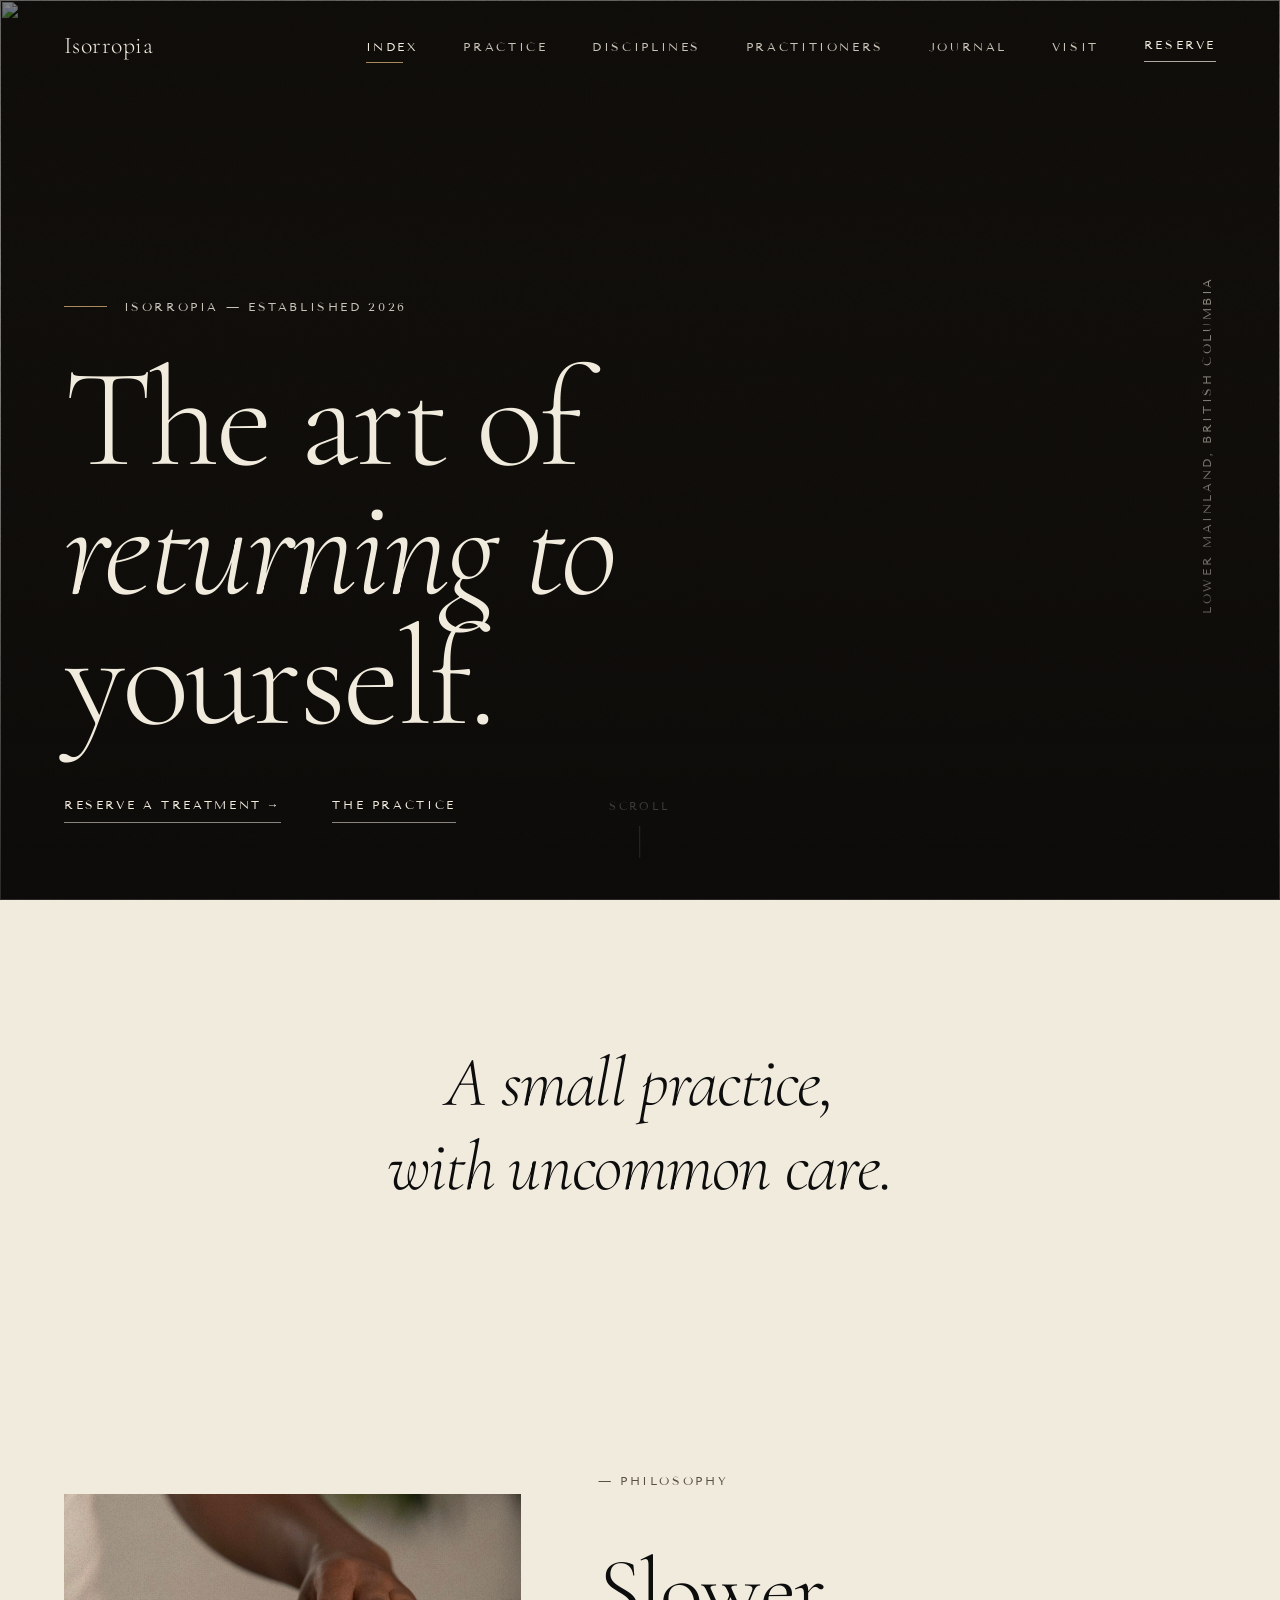
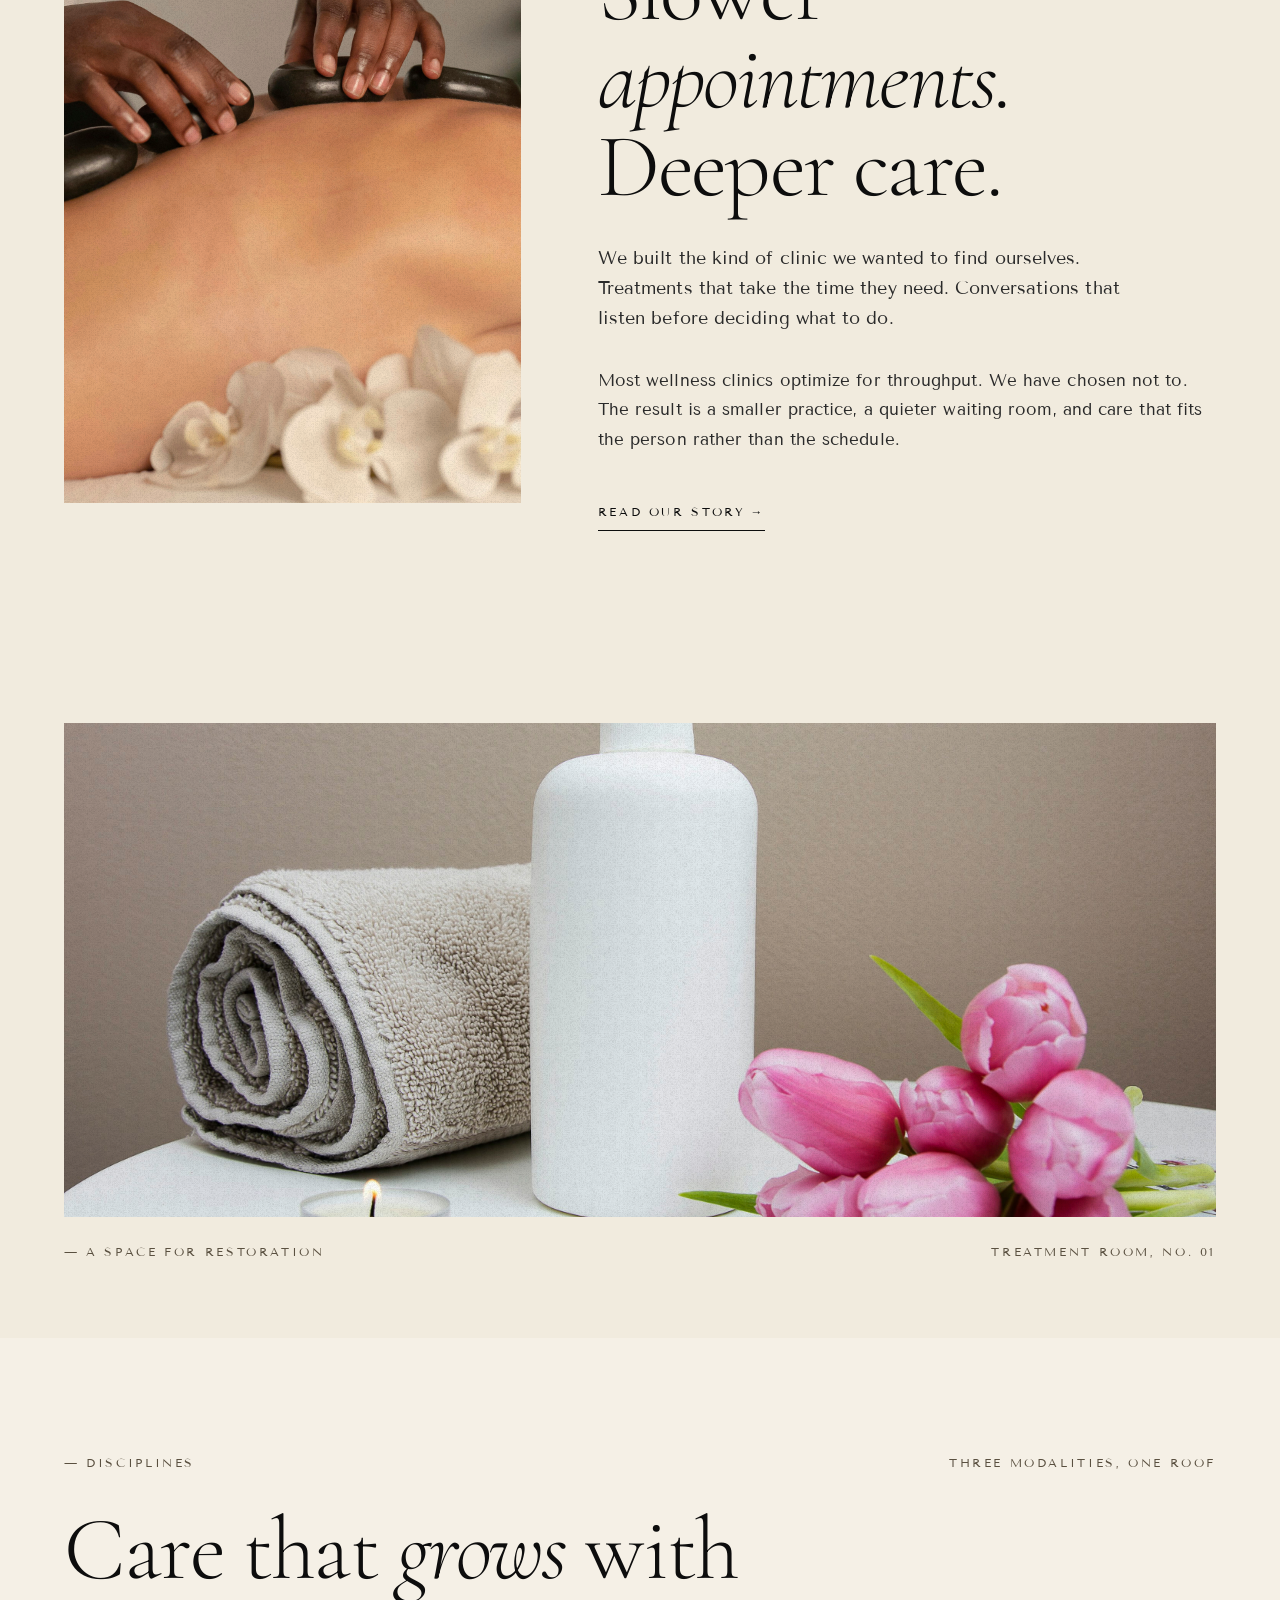
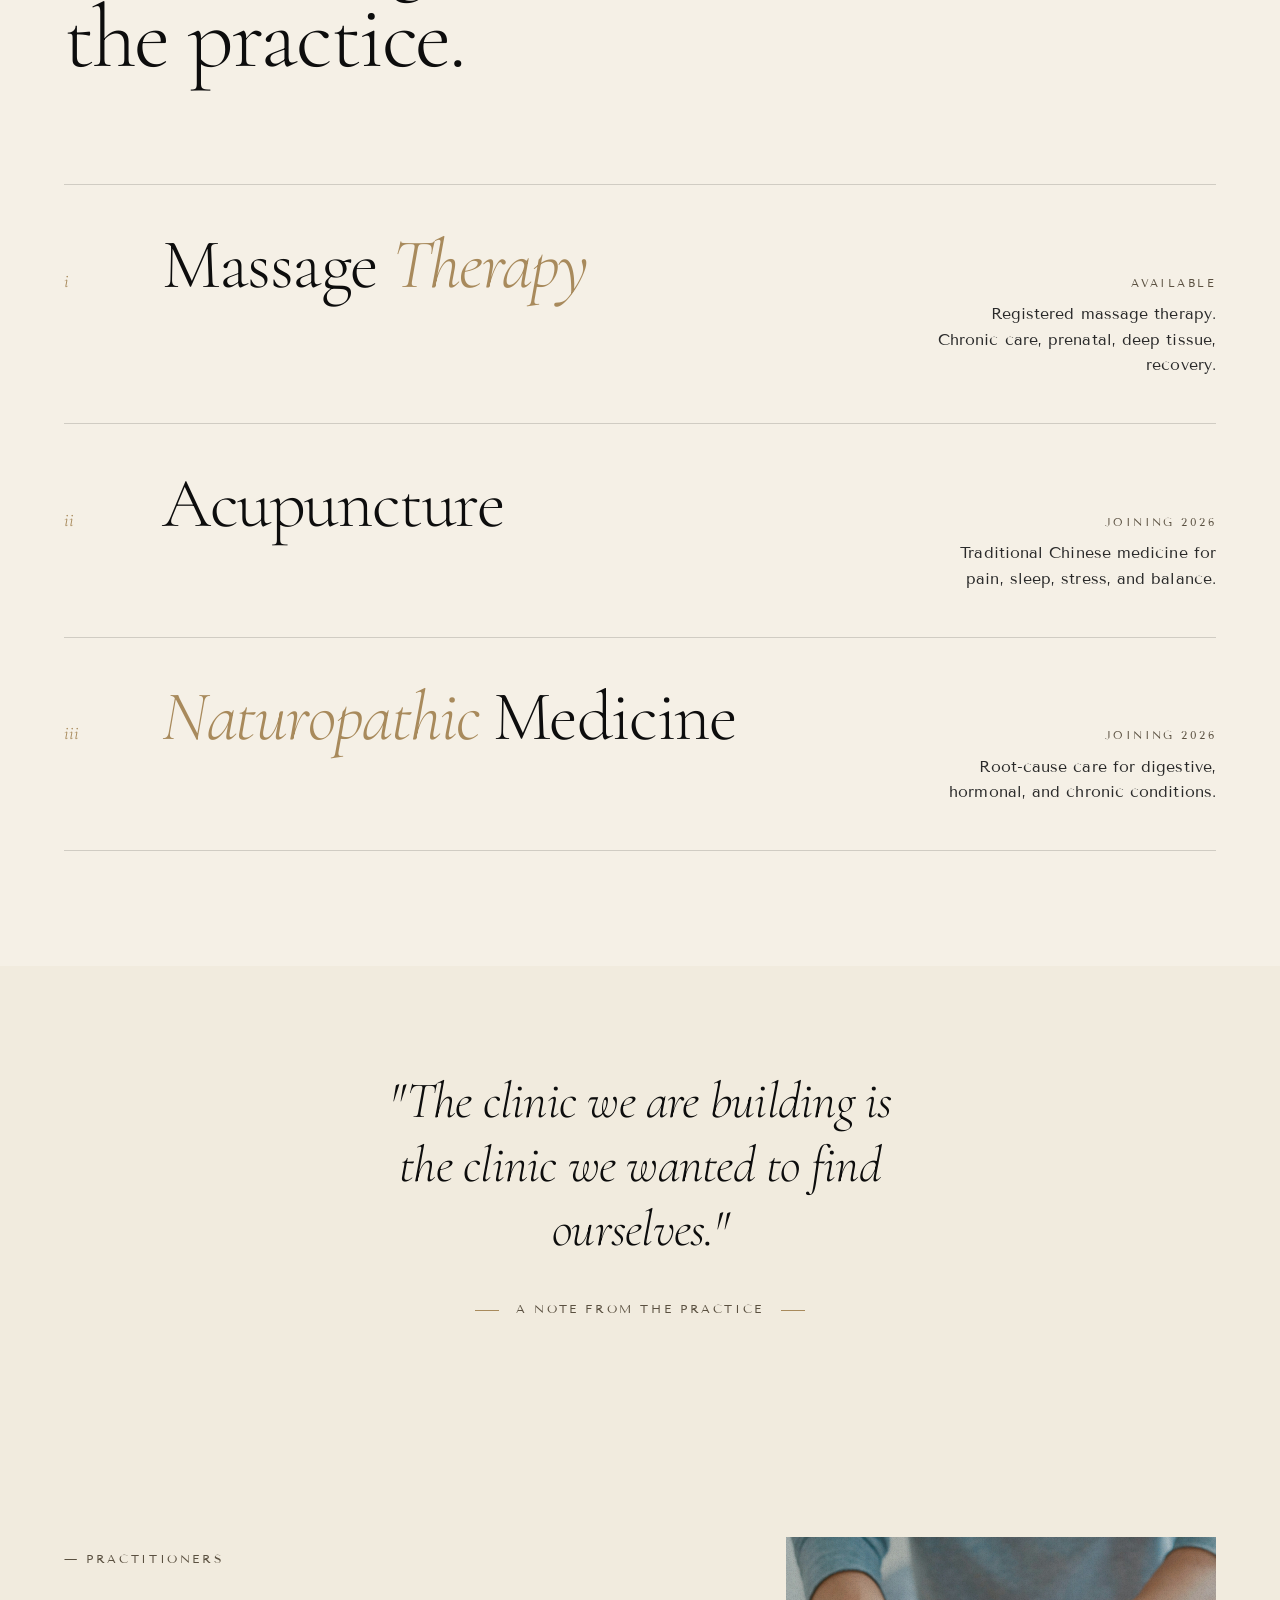
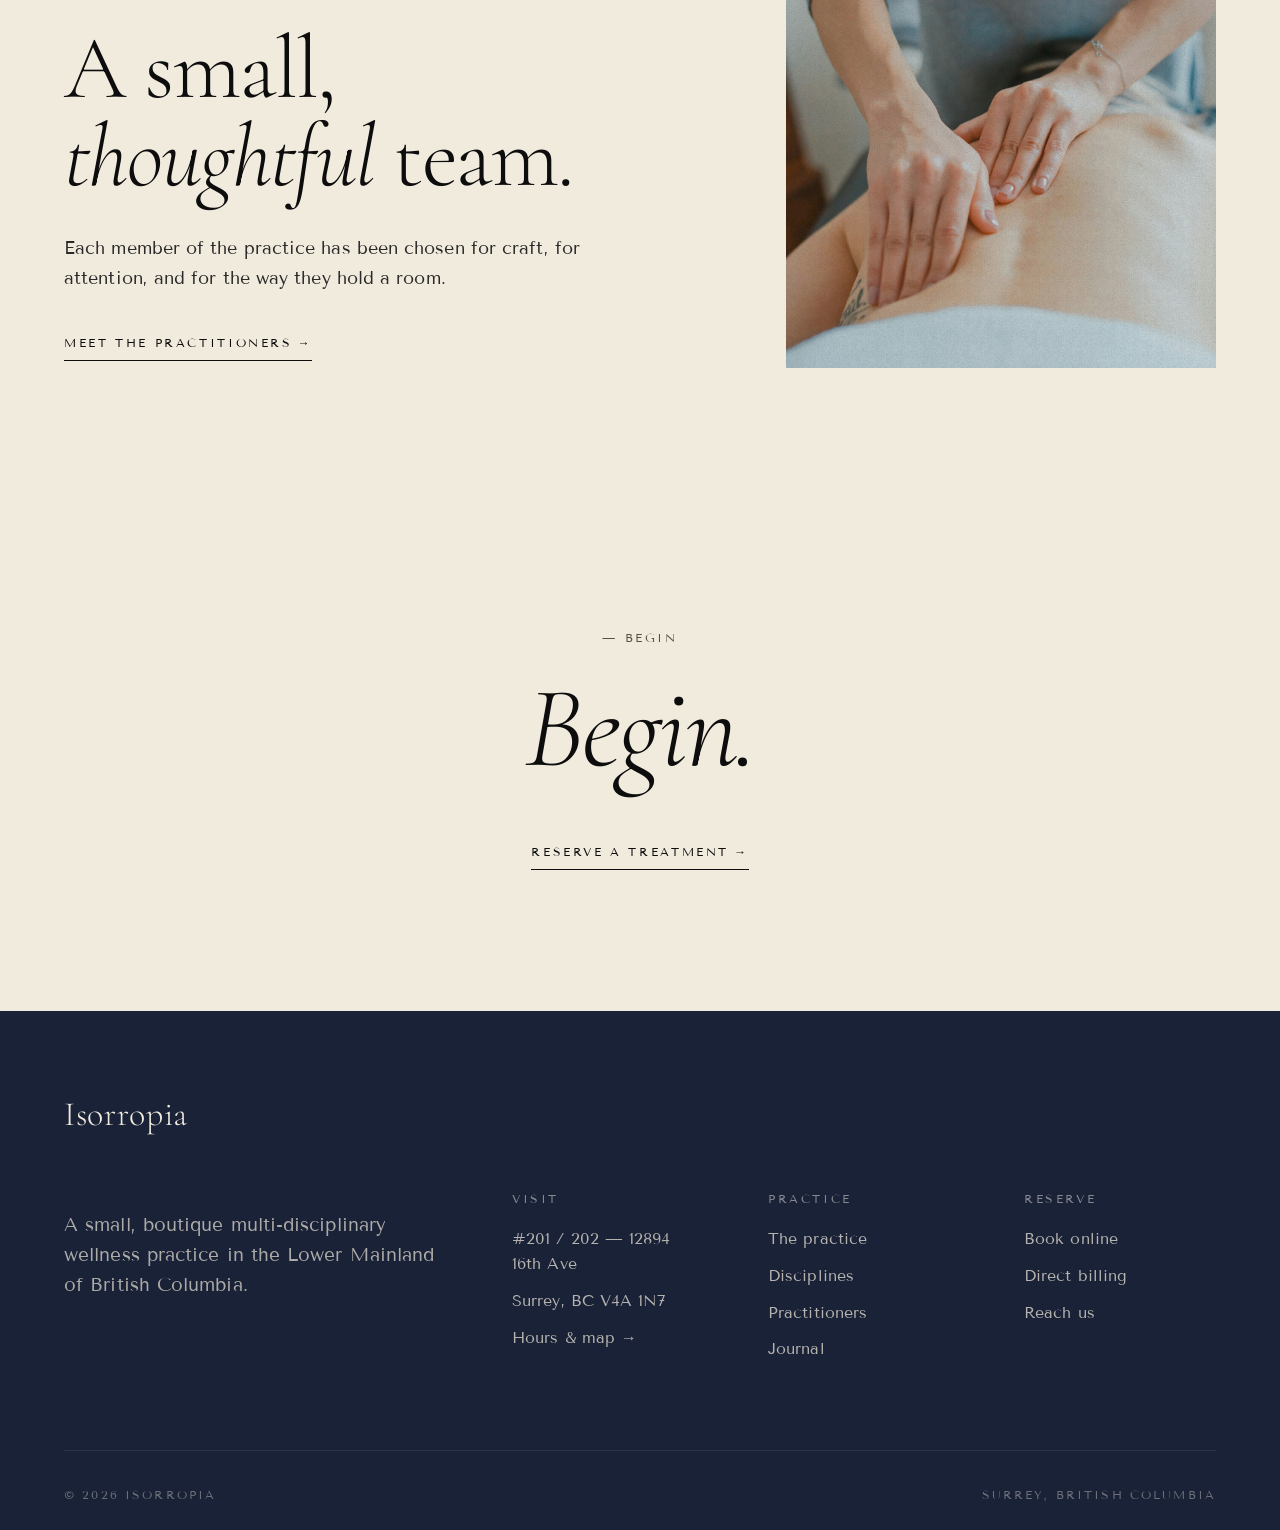
==== index.html @ 6302465b "Add files via upload" ====
<!DOCTYPE html>
<html lang="en">
<head>
  <meta charset="UTF-8">
  <meta name="viewport" content="width=device-width, initial-scale=1.0">
  <title>Isorropia — A Multi-Disciplinary Practice</title>
  <meta name="description" content="A boutique multi-disciplinary wellness practice. Registered massage therapy, with acupuncture and naturopathy joining the practice.">
  <link rel="preconnect" href="https://fonts.googleapis.com">
  <link rel="preconnect" href="https://fonts.gstatic.com" crossorigin>
  <link href="https://fonts.googleapis.com/css2?family=Cormorant+Garamond:ital,wght@0,300;0,400;0,500;1,300;1,400&family=Tenor+Sans&display=swap" rel="stylesheet">
  <link rel="stylesheet" href="styles.css">
</head>
<body>

  <header class="site-header">
    <div class="wrap">
      <a href="index.html" class="brand">Isorropia</a>
      <button class="menu-toggle" aria-label="Toggle menu" aria-expanded="false">
        <span></span><span></span>
      </button>
      <nav class="nav" aria-label="Main">
        <a href="index.html" class="active">Index</a>
        <a href="about.html">Practice</a>
        <a href="services.html">Disciplines</a>
        <a href="team.html">Practitioners</a>
        <a href="video.html">Journal</a>
        <a href="contact.html">Visit</a>
        <a href="booking.html" class="nav-cta">Reserve</a>
      </nav>
    </div>
  </header>

  <main>

    <!-- ====================== HERO ====================== -->
    <section class="hero hero--image">
      <div class="hero-bg"></div>
      <img class="hero-photo" src="https://images.unsplash.com/photo-1591343395082-e120087004b4?w=2000&q=80&auto=format&fit=crop" alt="" decoding="async">
      <div class="hero-scrim"></div>

      <div class="wrap hero-content">
        <div class="hero-eyebrow rv">
          <span class="label">Isorropia — Established 2026</span>
        </div>
        <h1 class="rv" data-delay="1">
          The art of<br>
          <em>returning to</em><br>
          yourself.
        </h1>
        <div class="hero-actions rv" data-delay="3">
          <a href="booking.html" class="link link-arrow">Reserve a treatment</a>
          <a href="about.html" class="link">The practice</a>
        </div>
      </div>

      <div class="hero-meta">
        <div class="meta-line">Lower Mainland, British Columbia</div>
      </div>

      <div class="scroll-indicator">Scroll</div>
    </section>

    <!-- ====================== PAUSE 01 ====================== -->
    <section class="pause">
      <p class="pause-line rv">
        A small practice,<br>
        with <em>uncommon</em> care.
      </p>
    </section>

    <!-- ====================== PHILOSOPHY ====================== -->
    <section class="section">
      <div class="wrap">
        <div class="split split--narrow">
          <div class="rv-img">
            <div class="atmos atmos--tall atmos-2 atmos-wrap">
            <img src="images/home-philosophy.jpg" alt="Warm hot-stone treatment laid along the back" loading="lazy" decoding="async" class="atmos-img">
          </div>
          </div>
          <div class="split-text">
            <span class="eyebrow rv">— Philosophy</span>
            <h2 class="rv" data-delay="1">
              Slower<br>
              <em>appointments.</em><br>
              Deeper care.
            </h2>
            <p class="lead rv" data-delay="2">
              We built the kind of clinic we wanted to find ourselves.
              Treatments that take the time they need. Conversations that
              listen before deciding what to do.
            </p>
            <p class="rv" data-delay="3">
              Most wellness clinics optimize for throughput. We have chosen
              not to. The result is a smaller practice, a quieter waiting
              room, and care that fits the person rather than the schedule.
            </p>
            <div class="rv" data-delay="4" style="margin-top: 2.5rem;">
              <a href="about.html" class="link link-arrow">Read our story</a>
            </div>
          </div>
        </div>
      </div>
    </section>

    <!-- ====================== SIGNATURE BAND ====================== -->
    <section class="section-sm">
      <div class="wrap">
        <div class="rv-img">
          <div class="atmos atmos--full atmos-3 atmos-wrap">
            <img src="images/home-signature-band.jpg" alt="Rolled towel, lotion and fresh tulips in a calm treatment room" loading="lazy" decoding="async" class="atmos-img">
          </div>
        </div>
        <div class="rv" data-delay="2" style="margin-top: 1.5rem; display: flex; justify-content: space-between; align-items: baseline; gap: 2rem; flex-wrap: wrap;">
          <span class="label text-mid">— A space for restoration</span>
          <span class="label text-mid">Treatment room, no. 01</span>
        </div>
      </div>
    </section>

    <!-- ====================== DISCIPLINES (editorial type list) ====================== -->
    <section class="section bg-paper">
      <div class="wrap">
        <div style="margin-bottom: clamp(4rem, 8vw, 6rem); display: grid; grid-template-columns: 1fr; gap: 2rem;">
          <div style="display: flex; justify-content: space-between; align-items: baseline; gap: 2rem; flex-wrap: wrap;">
            <span class="eyebrow rv">— Disciplines</span>
            <span class="label text-mid rv" data-delay="1">Three modalities, one roof</span>
          </div>
          <h2 class="rv" data-delay="1" style="max-width: 18ch;">
            Care that <em>grows</em> with the practice.
          </h2>
        </div>

        <div class="disciplines">
          <a href="services.html#rmt" class="discipline rv">
            <span class="discipline-num">i</span>
            <span class="discipline-name">Massage <em>Therapy</em></span>
            <div class="discipline-meta">
              <span class="discipline-status">Available</span>
              <span class="discipline-desc">Registered massage therapy. Chronic care, prenatal, deep tissue, recovery.</span>
            </div>
          </a>
          <a href="services.html#acupuncture" class="discipline rv" data-delay="1">
            <span class="discipline-num">ii</span>
            <span class="discipline-name">Acupuncture</span>
            <div class="discipline-meta">
              <span class="discipline-status">Joining 2026</span>
              <span class="discipline-desc">Traditional Chinese medicine for pain, sleep, stress, and balance.</span>
            </div>
          </a>
          <a href="services.html#naturopathy" class="discipline rv" data-delay="2">
            <span class="discipline-num">iii</span>
            <span class="discipline-name"><em>Naturopathic</em> Medicine</span>
            <div class="discipline-meta">
              <span class="discipline-status">Joining 2026</span>
              <span class="discipline-desc">Root-cause care for digestive, hormonal, and chronic conditions.</span>
            </div>
          </a>
        </div>
      </div>
    </section>

    <!-- ====================== PULL QUOTE ====================== -->
    <section class="pullquote">
      <div class="wrap-text">
        <p class="pullquote-text rv">
          "The clinic we are building is the clinic we wanted to find ourselves."
        </p>
        <p class="pullquote-attribution rv" data-delay="1">
          <span class="divider-mark"></span> A note from the practice <span class="divider-mark"></span>
        </p>
      </div>
    </section>

    <!-- ====================== SECONDARY EDITORIAL SPREAD ====================== -->
    <section class="section">
      <div class="wrap">
        <div class="split split--wide split--reverse">
          <div class="rv-img">
            <div class="atmos atmos--square atmos-4 atmos-wrap">
            <img src="images/home-team-teaser.jpg" alt="Therapist's hands during a focused back treatment" loading="lazy" decoding="async" class="atmos-img">
          </div>
          </div>
          <div class="split-text">
            <span class="eyebrow rv">— Practitioners</span>
            <h2 class="rv" data-delay="1">
              A small,<br>
              <em>thoughtful</em> team.
            </h2>
            <p class="lead rv" data-delay="2">
              Each member of the practice has been chosen for craft, for
              attention, and for the way they hold a room.
            </p>
            <div class="rv" data-delay="3" style="margin-top: 2rem;">
              <a href="team.html" class="link link-arrow">Meet the practitioners</a>
            </div>
          </div>
        </div>
      </div>
    </section>

    <!-- ====================== CLOSING ====================== -->
    <section class="closing">
      <div class="wrap-text">
        <span class="eyebrow rv">— Begin</span>
        <h2 class="rv" data-delay="1">
          <em>Begin.</em>
        </h2>
        <div class="rv" data-delay="2" style="margin-top: 2rem;">
          <a href="booking.html" class="link link-arrow">Reserve a treatment</a>
        </div>
      </div>
    </section>

  </main>

  <footer class="site-footer">
    <div class="wrap">
      <a href="index.html" class="brand">Isorropia</a>

      <div class="footer-grid">
        <div class="footer-block">
          <p class="footer-intro">
            A small, boutique multi-disciplinary wellness practice in the
            Lower Mainland of British Columbia.
          </p>
        </div>
        <div class="footer-block">
          <h4>Visit</h4>
          <ul>
            <li>#201 / 202 — 12894 16th Ave</li>
            <li>Surrey, BC V4A 1N7</li>
            <li><a href="contact.html">Hours &amp; map →</a></li>
          </ul>
        </div>
        <div class="footer-block">
          <h4>Practice</h4>
          <ul>
            <li><a href="about.html">The practice</a></li>
            <li><a href="services.html">Disciplines</a></li>
            <li><a href="team.html">Practitioners</a></li>
            <li><a href="video.html">Journal</a></li>
          </ul>
        </div>
        <div class="footer-block">
          <h4>Reserve</h4>
          <ul>
            <li><a href="booking.html">Book online</a></li>
            <li>Direct billing</li>
            <li><a href="contact.html">Reach us</a></li>
          </ul>
        </div>
      </div>

      <div class="footer-base">
        <span>© <span id="year"></span> Isorropia</span>
        <span>Surrey, British Columbia</span>
      </div>
    </div>
  </footer>

  <script src="script.js"></script>
</body>
</html>
---- styles.css ----
/* =================================================================
   ISORROPIA — Editorial luxury wellness
   v2 — Reset & full rebuild
   ================================================================= */

/* ---------- Tokens ---------- */
:root {
  /* Editorial neutrals — no green, just bone + ivory + olive-ink + a tan whisper */
  --bone:        #f1ebde;
  --ivory:       #d8cdb8;
  --ash:         #c8baa6;
  --paper:       #f5f0e6;
  --olive-ink:   #0d0d0d;
  --olive-soft:  #2a2a2a;
  --olive-mid:   #5a5040;
  --smoke:       #7a6e60;
  --tan:         #a88a5c;
  --tan-deep:    #8a6e42;

  /* Type system */
  --font-display: 'Cormorant Garamond', 'Cormorant', Georgia, serif;
  --font-italic:  'Cormorant Garamond', 'Cormorant', Georgia, serif;
  --font-body:    'Tenor Sans', 'Georgia', sans-serif;

  /* Spacing — generous, editorial */
  --s-1: 0.5rem;
  --s-2: 1rem;
  --s-3: 1.5rem;
  --s-4: 2.5rem;
  --s-5: 4rem;
  --s-6: 6rem;
  --s-7: 9rem;
  --s-8: 14rem;
  --s-9: 20rem;

  /* Container widths — narrower than typical */
  --w-full: 100%;
  --w-wide: 1400px;
  --w-mid:  1100px;
  --w-text: 640px;

  /* Motion */
  --ease:     cubic-bezier(0.16, 1, 0.3, 1);
  --ease-fade: cubic-bezier(0.4, 0, 0.2, 1);
  --slow:     1.2s;
  --med:      0.6s;
  --fast:     0.3s;

  /* Borders */
  --hairline: 1px solid rgba(13, 13, 13, 0.16);
  --hairline-soft: 1px solid rgba(13, 13, 13, 0.08);
}

/* ---------- Reset ---------- */
*, *::before, *::after { box-sizing: border-box; }
* { margin: 0; padding: 0; }
html {
  scroll-behavior: smooth;
  -webkit-text-size-adjust: 100%;
  font-size: 17px;
}
body {
  background: var(--bone);
  color: var(--olive-ink);
  font-family: var(--font-body);
  font-weight: 300;
  font-size: 1rem;
  line-height: 1.6;
  letter-spacing: 0.005em;
  -webkit-font-smoothing: antialiased;
  -moz-osx-font-smoothing: grayscale;
  overflow-x: hidden;
  position: relative;
}

img, svg, video { display: block; max-width: 100%; height: auto; }
a { color: inherit; text-decoration: none; transition: color var(--med) var(--ease); }
button { font: inherit; cursor: pointer; border: none; background: none; color: inherit; padding: 0; }

::selection { background: #1a2238; color: var(--bone); }

/* Film grain overlay (subtle) */
body::before {
  content: '';
  position: fixed;
  inset: 0;
  pointer-events: none;
  z-index: 1;
  opacity: 0.35;
  mix-blend-mode: multiply;
  background-image: url("data:image/svg+xml,%3Csvg viewBox='0 0 240 240' xmlns='http://www.w3.org/2000/svg'%3E%3Cfilter id='n'%3E%3CfeTurbulence type='fractalNoise' baseFrequency='0.92' numOctaves='3' stitchTiles='stitch' seed='2'/%3E%3CfeColorMatrix values='0 0 0 0 0.17 0 0 0 0 0.16 0 0 0 0 0.12 0 0 0 0.10 0'/%3E%3C/filter%3E%3Crect width='100%25' height='100%25' filter='url(%23n)'/%3E%3C/svg%3E");
}

main, header, footer { position: relative; z-index: 2; }

/* ---------- Type ---------- */
h1, h2, h3, h4 {
  font-family: var(--font-display);
  font-weight: 300;
  color: var(--olive-ink);
  letter-spacing: -0.015em;
  line-height: 1.02;
}

h1 {
  font-size: clamp(3.5rem, 11vw, 11rem);
  font-weight: 300;
  letter-spacing: -0.025em;
  line-height: 0.92;
}

h2 {
  font-size: clamp(2.5rem, 7vw, 6rem);
  font-weight: 300;
  letter-spacing: -0.02em;
  line-height: 0.98;
}

h3 {
  font-size: clamp(1.6rem, 3.2vw, 2.4rem);
  font-weight: 300;
  letter-spacing: -0.01em;
  line-height: 1.1;
}

h4 {
  font-size: 1.05rem;
  font-weight: 400;
  letter-spacing: 0;
}

em, .italic {
  font-family: var(--font-italic);
  font-style: italic;
  font-weight: 300;
}

p {
  max-width: var(--w-text);
  font-size: 1rem;
  line-height: 1.75;
  font-weight: 300;
  color: var(--olive-soft);
}

.lead {
  font-size: clamp(1.05rem, 1.3vw, 1.2rem);
  line-height: 1.7;
  color: var(--olive-soft);
  font-weight: 300;
  max-width: 52ch;
}

.label, .eyebrow {
  font-family: var(--font-body);
  font-size: 0.7rem;
  font-weight: 500;
  text-transform: uppercase;
  letter-spacing: 0.22em;
  color: var(--olive-mid);
  display: inline-block;
}

.eyebrow--dark { color: var(--olive-ink); }
.eyebrow--tan  { color: var(--tan); }

/* ---------- Layout ---------- */
.wrap {
  max-width: var(--w-wide);
  margin: 0 auto;
  padding-inline: clamp(1.5rem, 5vw, 4rem);
}
.wrap-mid {
  max-width: var(--w-mid);
  margin: 0 auto;
  padding-inline: clamp(1.5rem, 5vw, 4rem);
}
.wrap-text {
  max-width: var(--w-text);
  margin: 0 auto;
  padding-inline: clamp(1.5rem, 5vw, 4rem);
}

.section {
  padding-block: clamp(3.5rem, 9vw, 8.5rem);
}
.section-sm {
  padding-block: clamp(2.5rem, 6vw, 5rem);
}
.section-lg {
  padding-block: clamp(5rem, 12vw, 11rem);
}

.hairline {
  height: 1px;
  border: 0;
  background: rgba(13, 13, 13, 0.16);
}

/* ---------- Header / Nav ---------- */
.site-header {
  position: fixed;
  top: 0; left: 0; right: 0;
  z-index: 50;
  padding-block: 1.6rem;
  transition: background var(--med) var(--ease), padding var(--med) var(--ease);
}
.site-header.scrolled {
  background: rgba(241, 235, 222, 0.88);
  backdrop-filter: blur(12px);
  -webkit-backdrop-filter: blur(12px);
  padding-block: 1rem;
  border-bottom: var(--hairline-soft);
}

.site-header .wrap {
  display: flex;
  align-items: center;
  justify-content: space-between;
  gap: 2rem;
}

.brand {
  font-family: var(--font-display);
  font-weight: 300;
  font-size: 1.4rem;
  letter-spacing: 0.02em;
  color: var(--olive-ink);
}
.brand em {
  font-family: var(--font-italic);
  font-weight: 300;
  color: var(--tan);
}

.nav {
  display: flex;
  align-items: center;
  gap: clamp(1.5rem, 3.5vw, 3rem);
}
.nav a {
  font-size: 0.7rem;
  font-weight: 500;
  letter-spacing: 0.22em;
  text-transform: uppercase;
  color: var(--olive-soft);
  position: relative;
  padding-block: 0.4rem;
}
.nav a:hover {
  color: var(--olive-ink);
}
.nav a.active {
  color: var(--olive-ink);
}
.nav a.active::after {
  content: '';
  position: absolute;
  left: 0;
  right: 30%;
  bottom: 0;
  height: 1px;
  background: var(--tan);
}

.nav-cta {
  font-size: 0.7rem !important;
  font-weight: 500 !important;
  letter-spacing: 0.22em !important;
  color: var(--olive-ink) !important;
  border-bottom: 1px solid var(--olive-ink) !important;
  padding-block: 0.3rem !important;
  padding-bottom: 0.4rem !important;
  transition: border-color var(--med) var(--ease), color var(--med) var(--ease);
}
.nav-cta::after { display: none !important; }
.nav-cta:hover {
  color: var(--tan) !important;
  border-bottom-color: var(--tan) !important;
}

.menu-toggle {
  display: none;
  width: 32px;
  height: 24px;
  position: relative;
}
.menu-toggle span {
  display: block;
  width: 100%;
  height: 1px;
  background: #1a2238;
  position: absolute;
  left: 0;
  transition: transform var(--med) var(--ease), opacity var(--fast) var(--ease);
}
.menu-toggle span:nth-child(1) { top: 8px; }
.menu-toggle span:nth-child(2) { top: 16px; }
.menu-toggle[aria-expanded="true"] span:nth-child(1) {
  top: 12px;
  transform: rotate(45deg);
}
.menu-toggle[aria-expanded="true"] span:nth-child(2) {
  top: 12px;
  transform: rotate(-45deg);
}

@media (max-width: 880px) {
  .menu-toggle { display: block; }
  .nav {
    position: fixed;
    inset: 0;
    background: var(--bone);
    flex-direction: column;
    justify-content: center;
    align-items: flex-start;
    gap: 1.5rem;
    padding: 3rem;
    transform: translateX(100%);
    transition: transform 0.7s var(--ease);
    z-index: 49;
  }
  .nav.is-open { transform: translateX(0); }
  .nav a {
    font-family: var(--font-display);
    font-size: clamp(2rem, 9vw, 3.5rem);
    text-transform: none;
    letter-spacing: -0.01em;
    font-weight: 300;
    padding-block: 0.4rem;
  }
  .nav a.active::after { display: none; }
  .nav a.active { color: var(--tan); }
  .nav-cta {
    font-size: 0.75rem !important;
    text-transform: uppercase !important;
    letter-spacing: 0.22em !important;
    border-bottom-width: 1px !important;
    padding-bottom: 0.3rem !important;
    margin-top: 2rem;
    align-self: flex-start;
  }
  .nav-cta {
    font-family: var(--font-body) !important;
    font-weight: 500 !important;
  }
}

/* ---------- Link styles ---------- */
.link {
  position: relative;
  display: inline-block;
  font-size: 0.7rem;
  font-weight: 500;
  letter-spacing: 0.22em;
  text-transform: uppercase;
  color: var(--olive-ink);
  padding-bottom: 0.5rem;
  border-bottom: 1px solid var(--olive-ink);
  transition: color var(--med) var(--ease), border-color var(--med) var(--ease);
}
.link:hover {
  color: var(--tan);
  border-bottom-color: var(--tan);
}

.link-arrow::after {
  content: ' →';
  margin-left: 0.3rem;
  transition: transform var(--med) var(--ease);
  display: inline-block;
}
.link-arrow:hover::after {
  transform: translateX(4px);
}

.link-tan {
  color: var(--tan);
  border-bottom-color: var(--tan);
}
.link-tan:hover {
  color: var(--tan-deep);
  border-bottom-color: var(--tan-deep);
}

/* ---------- Hero (homepage) ---------- */
.hero {
  min-height: 100vh;
  position: relative;
  display: flex;
  align-items: flex-end;
  padding-block: clamp(6rem, 11vw, 9rem) clamp(3rem, 6vw, 5rem);
  overflow: hidden;
}

.hero-bg {
  position: absolute;
  inset: 0;
  z-index: 0;
  background:
    radial-gradient(ellipse 60% 80% at 70% 30%, rgba(139, 109, 82, 0.10) 0%, transparent 70%),
    radial-gradient(ellipse 50% 60% at 20% 80%, rgba(13, 13, 13, 0.08) 0%, transparent 70%),
    linear-gradient(170deg, var(--bone) 0%, var(--ivory) 60%, var(--ash) 100%);
}
.hero-bg::after {
  content: '';
  position: absolute;
  inset: 0;
  background-image: url("data:image/svg+xml,%3Csvg viewBox='0 0 400 400' xmlns='http://www.w3.org/2000/svg'%3E%3Cfilter id='n2'%3E%3CfeTurbulence baseFrequency='0.72' numOctaves='2' stitchTiles='stitch' seed='7'/%3E%3CfeColorMatrix values='0 0 0 0 0.17 0 0 0 0 0.16 0 0 0 0 0.12 0 0 0 0.18 0'/%3E%3C/filter%3E%3Crect width='100%25' height='100%25' filter='url(%23n2)'/%3E%3C/svg%3E");
  opacity: 0.5;
  mix-blend-mode: multiply;
}

.hero-content {
  position: relative;
  z-index: 2;
  width: 100%;
}

.hero-eyebrow {
  margin-bottom: clamp(1.5rem, 3vw, 2.5rem);
  display: flex;
  align-items: center;
  gap: 1rem;
}
.hero-eyebrow::before {
  content: '';
  width: 2.5rem;
  height: 1px;
  background: var(--tan);
}

.hero h1 {
  max-width: 14ch;
  margin-bottom: clamp(2rem, 4vw, 3.5rem);
}

.hero-actions {
  display: flex;
  align-items: center;
  gap: clamp(2rem, 4vw, 3rem);
  flex-wrap: wrap;
}

.hero-meta {
  position: absolute;
  top: 50%;
  right: clamp(1.5rem, 5vw, 4rem);
  transform: translateY(-50%);
  text-align: right;
  display: none;
}
@media (min-width: 1100px) {
  .hero-meta { display: block; }
}
.hero-meta .meta-line {
  font-size: 0.7rem;
  letter-spacing: 0.22em;
  text-transform: uppercase;
  color: var(--olive-mid);
  margin-bottom: 0.6rem;
  writing-mode: vertical-rl;
  transform: rotate(180deg);
}

/* Scroll indicator */
.scroll-indicator {
  position: absolute;
  bottom: 2.5rem;
  left: 50%;
  transform: translateX(-50%);
  display: flex;
  flex-direction: column;
  align-items: center;
  gap: 0.6rem;
  color: var(--olive-mid);
  font-size: 0.65rem;
  letter-spacing: 0.22em;
  text-transform: uppercase;
}
.scroll-indicator::after {
  content: '';
  width: 1px;
  height: 32px;
  background: var(--olive-mid);
  animation: scroll-pulse 2s var(--ease) infinite;
  transform-origin: top;
}
@keyframes scroll-pulse {
  0%   { transform: scaleY(0); transform-origin: top; }
  50%  { transform: scaleY(1); transform-origin: top; }
  50.1% { transform-origin: bottom; }
  100% { transform: scaleY(0); transform-origin: bottom; }
}

/* ---------- Page hero (interior pages) ---------- */
.page-hero {
  padding-block: clamp(7rem, 12vw, 11rem) clamp(3rem, 6vw, 5rem);
}
.page-hero h1 {
  max-width: 16ch;
}
.page-hero .lead {
  margin-top: clamp(2rem, 4vw, 3rem);
}
.page-hero .eyebrow {
  margin-bottom: clamp(1.5rem, 3vw, 2.5rem);
}

/* ---------- Cinematic image hero (full-bleed, darkened) ---------- */
.hero--image .hero-bg { background: #14110d; }

.hero-photo {
  position: absolute;
  inset: 0;
  z-index: 0;
  width: 100%;
  height: 100%;
  object-fit: cover;
  object-position: center;
}
.hero-scrim {
  position: absolute;
  inset: 0;
  z-index: 1;
  background: linear-gradient(
    to top,
    rgba(12, 11, 9, 0.82) 0%,
    rgba(12, 11, 9, 0.46) 40%,
    rgba(12, 11, 9, 0.30) 70%,
    rgba(12, 11, 9, 0.50) 100%
  );
}
.hero-scrim::after {
  content: '';
  position: absolute;
  inset: 0;
  background-image: url("data:image/svg+xml,%3Csvg viewBox='0 0 300 300' xmlns='http://www.w3.org/2000/svg'%3E%3Cfilter id='nh'%3E%3CfeTurbulence baseFrequency='0.8' numOctaves='2' stitchTiles='stitch' seed='9'/%3E%3CfeColorMatrix values='0 0 0 0 0 0 0 0 0 0 0 0 0 0 0 0 0 0 0.5 0'/%3E%3C/filter%3E%3Crect width='100%25' height='100%25' filter='url(%23nh)'/%3E%3C/svg%3E");
  opacity: 0.32;
  mix-blend-mode: overlay;
  pointer-events: none;
}

/* Interior page image hero */
.page-hero--image {
  position: relative;
  min-height: 64vh;
  display: flex;
  align-items: flex-end;
  padding-block: clamp(7rem, 12vw, 10rem) clamp(2.5rem, 5vw, 4rem);
  overflow: hidden;
}
.page-hero--image .wrap {
  position: relative;
  z-index: 2;
  width: 100%;
}
.page-hero--image .lead { max-width: 52ch; }

/* Light type treatment over photography */
.hero--image h1,
.page-hero--image h1 { color: var(--bone); }
.hero--image .hero-eyebrow .label,
.hero--image .scroll-indicator,
.hero--image .hero-meta .meta-line,
.page-hero--image .eyebrow { color: rgba(241, 235, 222, 0.82); }
.hero--image .hero-eyebrow::before { background: var(--tan); }
.hero--image .link,
.page-hero--image .link {
  color: var(--bone);
  border-bottom-color: rgba(241, 235, 222, 0.55);
}
.hero--image .link:hover,
.page-hero--image .link:hover {
  color: var(--tan);
  border-bottom-color: var(--tan);
}
.page-hero--image .lead { color: rgba(241, 235, 222, 0.84); }
.hero--image .scroll-indicator::after { background: rgba(241, 235, 222, 0.55); }

/* Nav legibility over the dark hero (top of page, before scroll) */
@media (min-width: 881px) {
  .site-header:not(.scrolled) .brand { color: var(--bone); }
  .site-header:not(.scrolled) .brand em { color: var(--tan); }
  .site-header:not(.scrolled) .nav a { color: rgba(241, 235, 222, 0.82); }
  .site-header:not(.scrolled) .nav a:hover,
  .site-header:not(.scrolled) .nav a.active { color: var(--bone); }
  .site-header:not(.scrolled) .nav a.active::after { background: var(--tan); }
  .site-header:not(.scrolled) .nav-cta {
    color: var(--bone) !important;
    border-bottom-color: rgba(241, 235, 222, 0.7) !important;
  }
  .site-header:not(.scrolled) .nav-cta:hover {
    color: var(--tan) !important;
    border-bottom-color: var(--tan) !important;
  }
}
@media (max-width: 880px) {
  .site-header:not(.scrolled) .brand { color: var(--bone); }
  .site-header:not(.scrolled) .brand em { color: var(--tan); }
  .site-header:not(.scrolled) .menu-toggle span { background: var(--bone); }
  /* While the cream overlay menu is open, revert chrome to dark for contrast */
  body.menu-open .site-header .brand { color: var(--olive-ink); }
  body.menu-open .site-header .brand em { color: var(--tan); }
  body.menu-open .menu-toggle span { background: var(--olive-ink) !important; }
}

/* ---------- Pause section ---------- */
.pause {
  padding-block: clamp(5rem, 11vw, 9rem);
  text-align: center;
}
.pause-line {
  font-family: var(--font-italic);
  font-style: italic;
  font-weight: 300;
  font-size: clamp(2rem, 5.5vw, 4.5rem);
  color: var(--olive-ink);
  letter-spacing: -0.02em;
  line-height: 1.2;
  max-width: 22ch;
  margin: 0 auto;
}

/* ---------- Editorial split (image left, text right or vice versa) ---------- */
.split {
  display: grid;
  grid-template-columns: 1fr;
  gap: clamp(2rem, 6vw, 5rem);
  align-items: center;
}
@media (min-width: 880px) {
  .split { grid-template-columns: 1fr 1fr; }
  .split--narrow { grid-template-columns: 0.85fr 1.15fr; }
  .split--wide { grid-template-columns: 1.2fr 0.8fr; }
  .split--reverse > :first-child { order: 2; }
}

.split-text > * + * { margin-top: clamp(1.5rem, 2.5vw, 2rem); }
.split-text .eyebrow { margin-bottom: 1.5rem; }

/* Image areas — atmospheric placeholders */
.atmos {
  aspect-ratio: 4 / 5;
  position: relative;
  overflow: hidden;
  background: var(--ash);
}
.atmos--tall  { aspect-ratio: 3 / 4; }
.atmos--wide  { aspect-ratio: 5 / 4; }
.atmos--full  { aspect-ratio: 21 / 9; }
.atmos--square{ aspect-ratio: 1 / 1; }

/* Atmospheric gradient fills (placeholders that read as cinematic photos) */
.atmos-1 {
  background:
    radial-gradient(ellipse 50% 60% at 30% 30%, rgba(255, 245, 230, 0.5) 0%, transparent 60%),
    linear-gradient(170deg, #d4c8b0 0%, #8a7d65 50%, #4a4438 100%);
}
.atmos-2 {
  background:
    radial-gradient(ellipse 60% 40% at 70% 20%, rgba(255, 235, 210, 0.6) 0%, transparent 70%),
    linear-gradient(160deg, #e8dfc9 0%, #b8a586 60%, #6e6657 100%);
}
.atmos-3 {
  background:
    radial-gradient(ellipse 40% 50% at 40% 60%, rgba(244, 240, 232, 0.4) 0%, transparent 60%),
    linear-gradient(200deg, #6e6657 0%, #4a4438 50%, #2d2a20 100%);
}
.atmos-4 {
  background:
    radial-gradient(ellipse 50% 70% at 60% 40%, rgba(139, 109, 82, 0.3) 0%, transparent 70%),
    linear-gradient(140deg, #d4c8b0 0%, #8b6d52 60%, #4a3a2a 100%);
}
.atmos-5 {
  background:
    radial-gradient(ellipse 60% 50% at 50% 30%, rgba(255, 248, 235, 0.5) 0%, transparent 65%),
    linear-gradient(180deg, #d8cdb8 0%, #b8a586 70%, #6e6657 100%);
}
.atmos-6 {
  background:
    radial-gradient(ellipse 50% 60% at 30% 70%, rgba(13, 13, 13, 0.4) 0%, transparent 70%),
    linear-gradient(170deg, #a8987a 0%, #6e5e48 60%, #3a3328 100%);
}
.atmos::after {
  content: '';
  position: absolute;
  inset: 0;
  background-image: url("data:image/svg+xml,%3Csvg viewBox='0 0 300 300' xmlns='http://www.w3.org/2000/svg'%3E%3Cfilter id='n3'%3E%3CfeTurbulence baseFrequency='0.78' numOctaves='2' stitchTiles='stitch' seed='5'/%3E%3CfeColorMatrix values='0 0 0 0 0 0 0 0 0 0 0 0 0 0 0 0 0 0 0.5 0'/%3E%3C/filter%3E%3Crect width='100%25' height='100%25' filter='url(%23n3)'/%3E%3C/svg%3E");
  opacity: 0.4;
  mix-blend-mode: multiply;
  pointer-events: none;
}

.atmos-caption {
  font-size: 0.7rem;
  letter-spacing: 0.22em;
  text-transform: uppercase;
  color: var(--olive-mid);
  margin-top: 1rem;
}

/* ---------- Editorial number markers ---------- */
.numeral {
  font-family: var(--font-italic);
  font-style: italic;
  font-weight: 300;
  color: var(--tan);
  font-size: 1.4rem;
  letter-spacing: 0;
}

/* ---------- Discipline list (giant editorial type list) ---------- */
.disciplines {
  border-top: var(--hairline);
}
.discipline {
  display: grid;
  grid-template-columns: auto 1fr auto;
  gap: clamp(2rem, 5vw, 4rem);
  padding-block: clamp(1.8rem, 3.5vw, 2.8rem);
  border-bottom: var(--hairline);
  align-items: baseline;
  position: relative;
  transition: background var(--med) var(--ease);
}
.discipline:hover {
  background: rgba(139, 109, 82, 0.04);
}
.discipline-num {
  font-family: var(--font-italic);
  font-style: italic;
  color: var(--tan);
  font-size: 1.1rem;
  font-weight: 400;
  width: 2rem;
}
.discipline-name {
  font-family: var(--font-display);
  font-weight: 300;
  font-size: clamp(2.2rem, 5.5vw, 4.5rem);
  letter-spacing: -0.02em;
  color: var(--olive-ink);
  line-height: 1;
}
.discipline-name em {
  font-family: var(--font-italic);
  font-style: italic;
  color: var(--tan);
}
.discipline-meta {
  text-align: right;
  display: flex;
  flex-direction: column;
  align-items: flex-end;
  gap: 0.5rem;
}
.discipline-status {
  font-size: 0.65rem;
  letter-spacing: 0.22em;
  text-transform: uppercase;
  color: var(--olive-mid);
}
.discipline-desc {
  font-size: 0.95rem;
  color: var(--olive-soft);
  max-width: 28ch;
  font-weight: 300;
  line-height: 1.6;
}
@media (max-width: 720px) {
  .discipline {
    grid-template-columns: auto 1fr;
    gap: 1.5rem;
  }
  .discipline-meta {
    grid-column: 2;
    text-align: left;
    align-items: flex-start;
  }
  .discipline-desc { max-width: 100%; }
}

/* ---------- Pull quote ---------- */
.pullquote {
  text-align: center;
  padding-block: clamp(4rem, 8vw, 7rem);
}
.pullquote-text {
  font-family: var(--font-italic);
  font-style: italic;
  font-weight: 300;
  font-size: clamp(1.8rem, 4vw, 3.2rem);
  line-height: 1.25;
  color: var(--olive-ink);
  letter-spacing: -0.015em;
  max-width: 26ch;
  margin: 0 auto clamp(2rem, 3vw, 2.5rem);
}
.pullquote-attribution {
  font-size: 0.7rem;
  letter-spacing: 0.22em;
  text-transform: uppercase;
  color: var(--olive-mid);
}

/* ---------- Team grid (editorial) ---------- */
.practitioners {
  display: grid;
  grid-template-columns: repeat(auto-fit, minmax(260px, 1fr));
  gap: clamp(2.5rem, 5vw, 4rem);
}
.practitioner {
  display: flex;
  flex-direction: column;
}
.practitioner .atmos {
  margin-bottom: 1.5rem;
  transition: transform 1.2s var(--ease);
}
.practitioner:hover .atmos {
  transform: translateY(-6px);
}
.practitioner-name {
  font-family: var(--font-display);
  font-weight: 300;
  font-size: 1.6rem;
  letter-spacing: -0.01em;
  margin-bottom: 0.3rem;
  color: var(--olive-ink);
}
.practitioner-role {
  font-size: 0.7rem;
  letter-spacing: 0.22em;
  text-transform: uppercase;
  color: var(--tan);
  margin-bottom: 1rem;
}
.practitioner-bio {
  font-size: 0.9rem;
  color: var(--olive-soft);
  line-height: 1.6;
  margin-bottom: 1.2rem;
  font-weight: 300;
}

/* ---------- Forms ---------- */
.field {
  display: flex;
  flex-direction: column;
  gap: 0.5rem;
  margin-bottom: 1.5rem;
}
.field label {
  font-size: 0.7rem;
  letter-spacing: 0.22em;
  text-transform: uppercase;
  color: var(--olive-mid);
  font-weight: 500;
}
.field input,
.field textarea,
.field select {
  width: 100%;
  background: transparent;
  border: 0;
  border-bottom: 1px solid rgba(13, 13, 13, 0.2);
  padding: 0.8rem 0;
  font-family: var(--font-body);
  font-size: 1rem;
  font-weight: 300;
  color: var(--olive-ink);
  transition: border-color var(--med) var(--ease);
  border-radius: 0;
}
.field input:focus,
.field textarea:focus,
.field select:focus {
  outline: none;
  border-bottom-color: var(--tan);
}
.field textarea { resize: vertical; min-height: 100px; }
.field-row {
  display: grid;
  grid-template-columns: 1fr 1fr;
  gap: clamp(1.5rem, 3vw, 2.5rem);
}
@media (max-width: 600px) {
  .field-row { grid-template-columns: 1fr; gap: 0; }
}

/* ---------- Hours table ---------- */
.hours {
  list-style: none;
  margin-top: 1rem;
}
.hours li {
  display: flex;
  justify-content: space-between;
  align-items: baseline;
  padding-block: 0.85rem;
  border-bottom: var(--hairline-soft);
  font-size: 0.92rem;
  font-weight: 300;
}
.hours li:last-child { border: 0; }
.hours .day {
  color: var(--olive-mid);
  letter-spacing: 0.05em;
}
.hours .time {
  color: var(--olive-ink);
  font-feature-settings: "tnum";
}

/* ---------- Closing CTA ---------- */
.closing {
  padding-block: clamp(5rem, 11vw, 9rem);
  text-align: center;
}
.closing h2 {
  font-style: italic;
  margin-bottom: clamp(2rem, 4vw, 3rem);
  font-size: clamp(3rem, 9vw, 8rem);
}
.closing .eyebrow {
  margin-bottom: 1.5rem;
}

/* ---------- Footer ---------- */
.site-footer {
  background: #1a2238;
  color: var(--ivory);
  padding-block: clamp(3rem, 6vw, 4.5rem) 1.5rem;
  margin-top: 0;
}
.site-footer .wrap { display: block; }
.site-footer .brand {
  color: var(--bone);
  font-size: 2rem;
  display: inline-block;
  margin-bottom: clamp(2rem, 4vw, 3rem);
}
.site-footer .brand em { color: var(--tan); }

.footer-grid {
  display: grid;
  grid-template-columns: 2fr 1fr 1fr 1fr;
  gap: clamp(2rem, 5vw, 4rem);
  margin-bottom: clamp(3rem, 6vw, 5rem);
}
@media (max-width: 720px) {
  .footer-grid { grid-template-columns: 1fr 1fr; }
  .footer-grid > :first-child { grid-column: 1 / -1; }
}

.footer-block h4 {
  font-family: var(--font-body);
  font-size: 0.7rem;
  letter-spacing: 0.22em;
  text-transform: uppercase;
  color: rgba(244, 240, 232, 0.5);
  font-weight: 500;
  margin-bottom: 1.2rem;
}
.footer-block ul { list-style: none; }
.footer-block li {
  margin-bottom: 0.7rem;
  font-size: 0.92rem;
  font-weight: 300;
  color: rgba(235, 228, 214, 0.75);
  line-height: 1.6;
}
.footer-block a {
  transition: color var(--med) var(--ease);
}
.footer-block a:hover { color: var(--tan); }

.footer-intro {
  font-size: 1.1rem;
  line-height: 1.6;
  color: rgba(235, 228, 214, 0.7);
  max-width: 36ch;
  margin-top: 1rem;
  font-weight: 300;
}

.footer-base {
  border-top: 1px solid rgba(244, 240, 232, 0.08);
  padding-top: 2rem;
  display: flex;
  justify-content: space-between;
  align-items: center;
  font-size: 0.7rem;
  letter-spacing: 0.18em;
  text-transform: uppercase;
  color: rgba(235, 228, 214, 0.4);
}
@media (max-width: 720px) {
  .footer-base {
    flex-direction: column;
    gap: 0.7rem;
    text-align: center;
  }
}

/* ---------- Reveal-on-scroll ---------- */
.rv {
  opacity: 0;
  transform: translateY(28px);
  transition: opacity 1.2s var(--ease), transform 1.2s var(--ease);
}
.rv.visible {
  opacity: 1;
  transform: translateY(0);
}
.rv[data-delay="1"]  { transition-delay: 0.10s; }
.rv[data-delay="2"]  { transition-delay: 0.20s; }
.rv[data-delay="3"]  { transition-delay: 0.30s; }
.rv[data-delay="4"]  { transition-delay: 0.40s; }
.rv[data-delay="5"]  { transition-delay: 0.50s; }

/* Image-specific reveal: subtle scale + opacity */
.rv-img {
  opacity: 0;
  transform: scale(1.04);
  transition: opacity 1.4s var(--ease), transform 1.6s var(--ease);
}
.rv-img.visible {
  opacity: 1;
  transform: scale(1);
}

/* ---------- Misc utilities ---------- */
.text-tan { color: var(--tan); }
.text-mid { color: var(--olive-mid); }
.text-soft { color: var(--olive-soft); }
.divider-mark {
  display: inline-block;
  width: 24px;
  height: 1px;
  background: var(--tan);
  vertical-align: middle;
  margin-inline: 0.6rem;
}

.bg-paper { background: var(--paper); }
.bg-ivory { background: var(--ivory); }
.bg-ink   { background: #1a2238; color: var(--bone); }
.bg-ink h1, .bg-ink h2, .bg-ink h3, .bg-ink h4 { color: var(--bone); }
.bg-ink .eyebrow { color: rgba(235, 228, 214, 0.65); }
.bg-ink p, .bg-ink .lead { color: rgba(235, 228, 214, 0.8); }

/* ---------- Booking embed ---------- */
.booking-embed {
  background: var(--paper);
  padding: clamp(1.5rem, 3vw, 2.5rem);
  border-top: var(--hairline);
  border-bottom: var(--hairline);
}
.booking-embed iframe {
  width: 100%;
  border: 0;
  min-height: 700px;
  background: var(--bone);
}

/* ---------- Accessibility ---------- */
@media (prefers-reduced-motion: reduce) {
  *, *::before, *::after {
    animation-duration: 0.01ms !important;
    animation-iteration-count: 1 !important;
    transition-duration: 0.01ms !important;
  }
  .rv, .rv-img { opacity: 1; transform: none; }
}

.sr-only {
  position: absolute;
  width: 1px; height: 1px;
  padding: 0; margin: -1px;
  overflow: hidden;
  clip: rect(0,0,0,0);
  white-space: nowrap;
  border: 0;
}

/* Unsplash image replacements */
.atmos-wrap { position: relative; overflow: hidden; }
.atmos-img {
  width: 100%; height: 100%;
  object-fit: cover;
  display: block;
  position: absolute;
  inset: 0;
}
.atmos-wrap::after {
  content: '';
  position: absolute;
  inset: 0;
  background-image: url("data:image/svg+xml,%3Csvg viewBox='0 0 300 300' xmlns='http://www.w3.org/2000/svg'%3E%3Cfilter id='n3'%3E%3CfeTurbulence baseFrequency='0.78' numOctaves='2' stitchTiles='stitch' seed='5'/%3E%3CfeColorMatrix values='0 0 0 0 0 0 0 0 0 0 0 0 0 0 0 0 0 0 0.5 0'/%3E%3C/filter%3E%3Crect width='100%25' height='100%25' filter='url(%23n3)'/%3E%3C/svg%3E");
  opacity: 0.25;
  mix-blend-mode: multiply;
  pointer-events: none;
  z-index: 1;
}
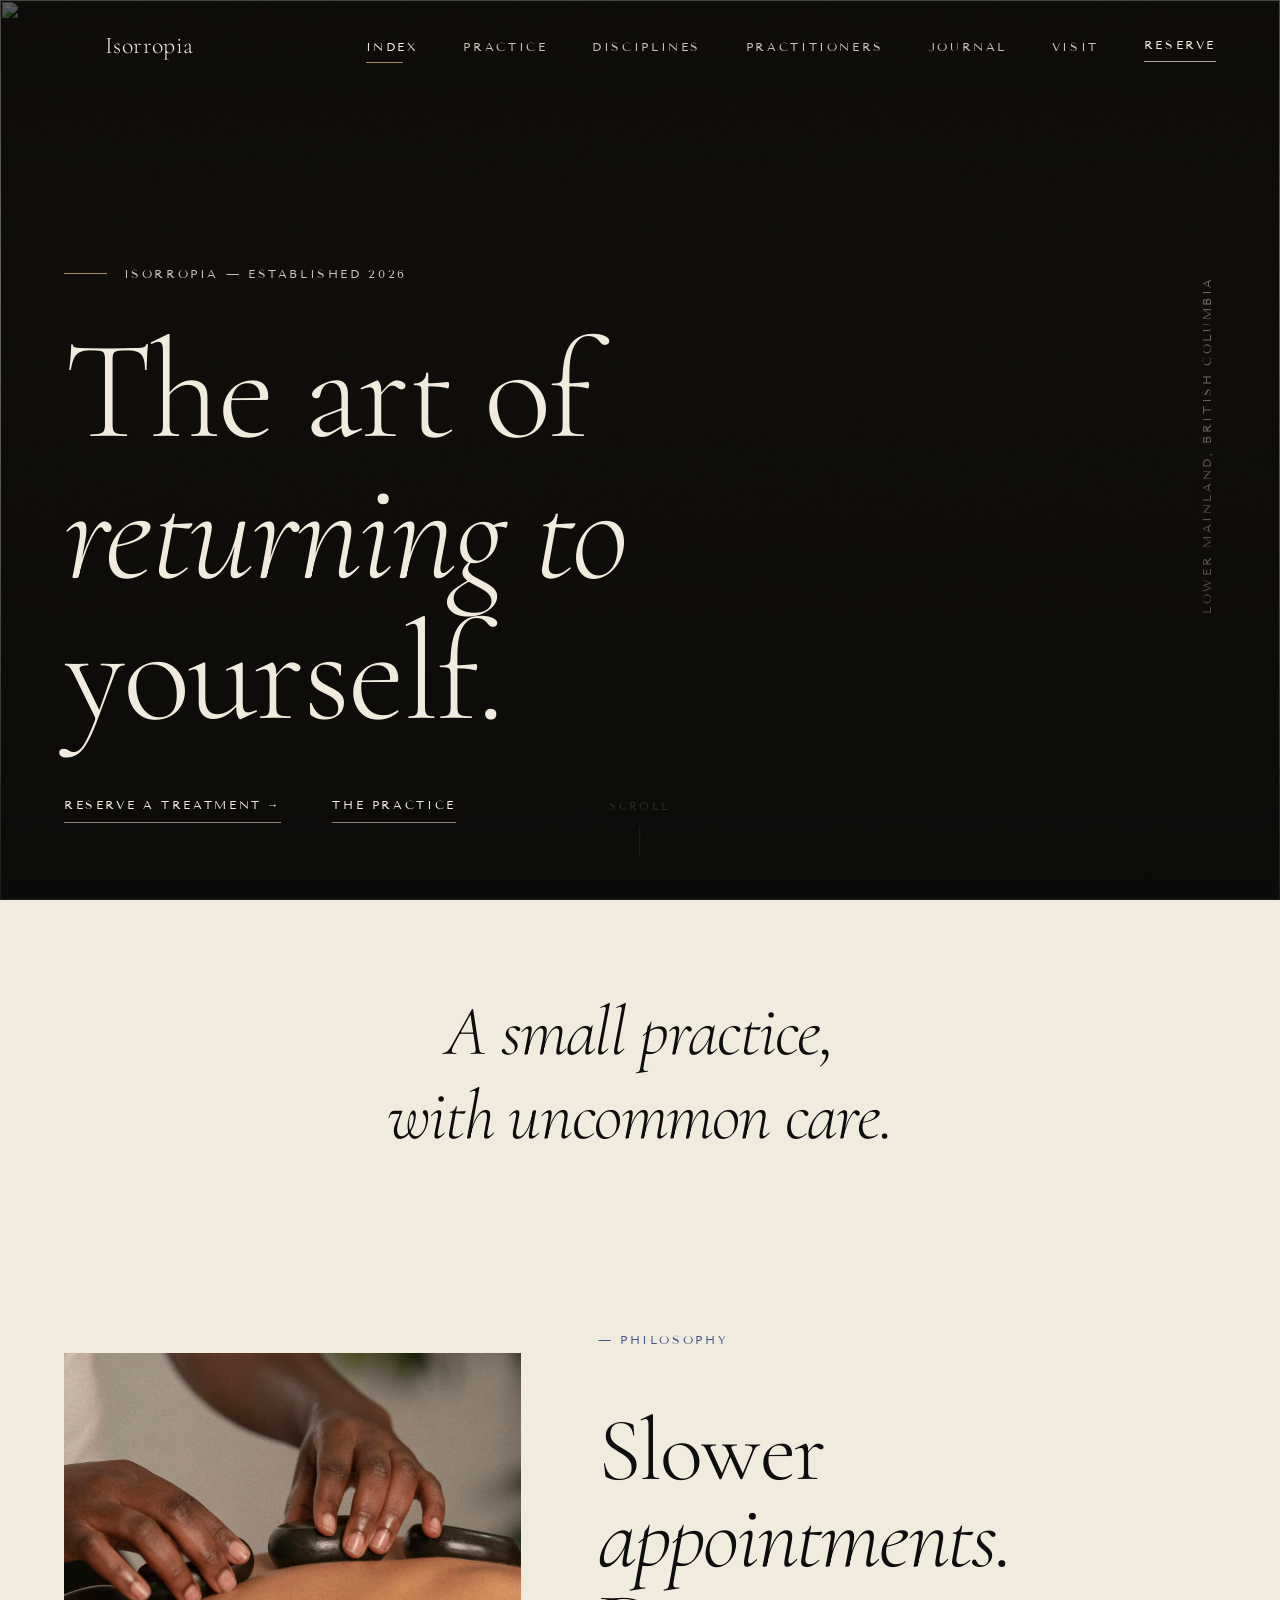
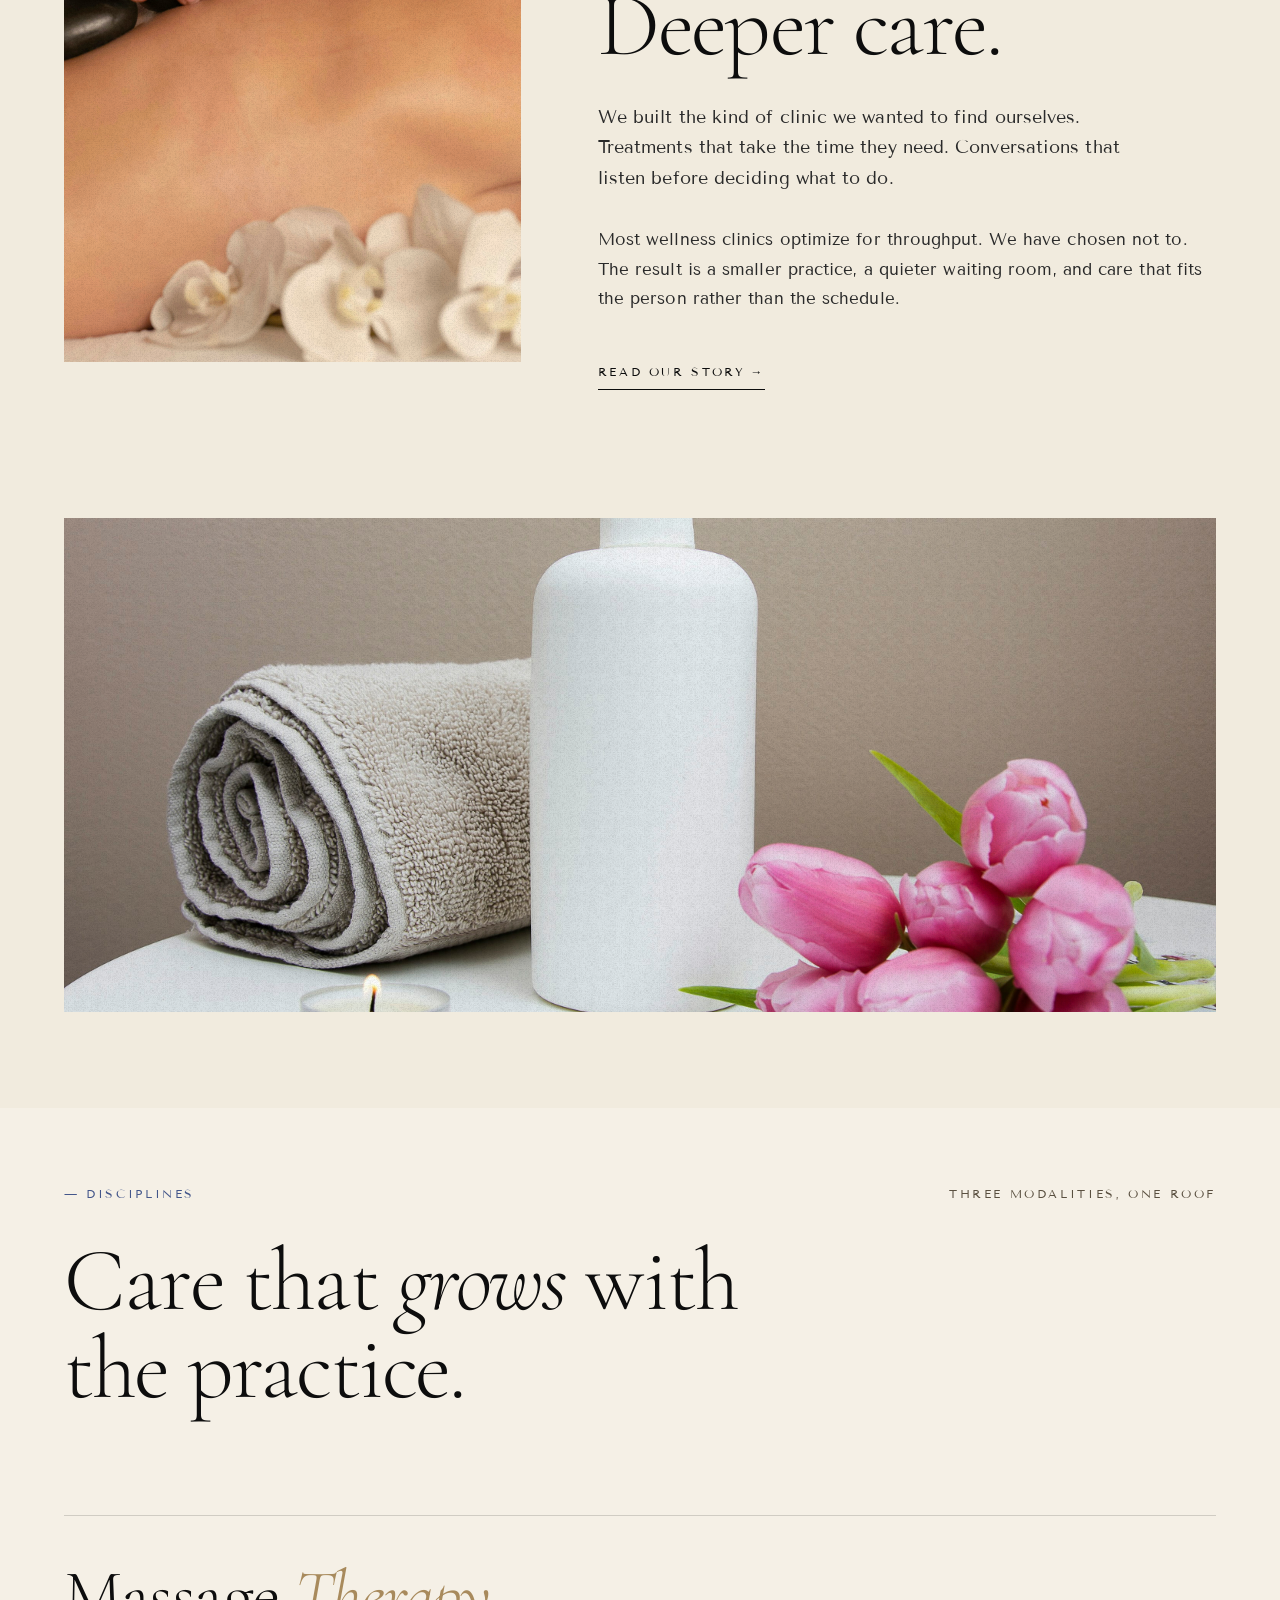
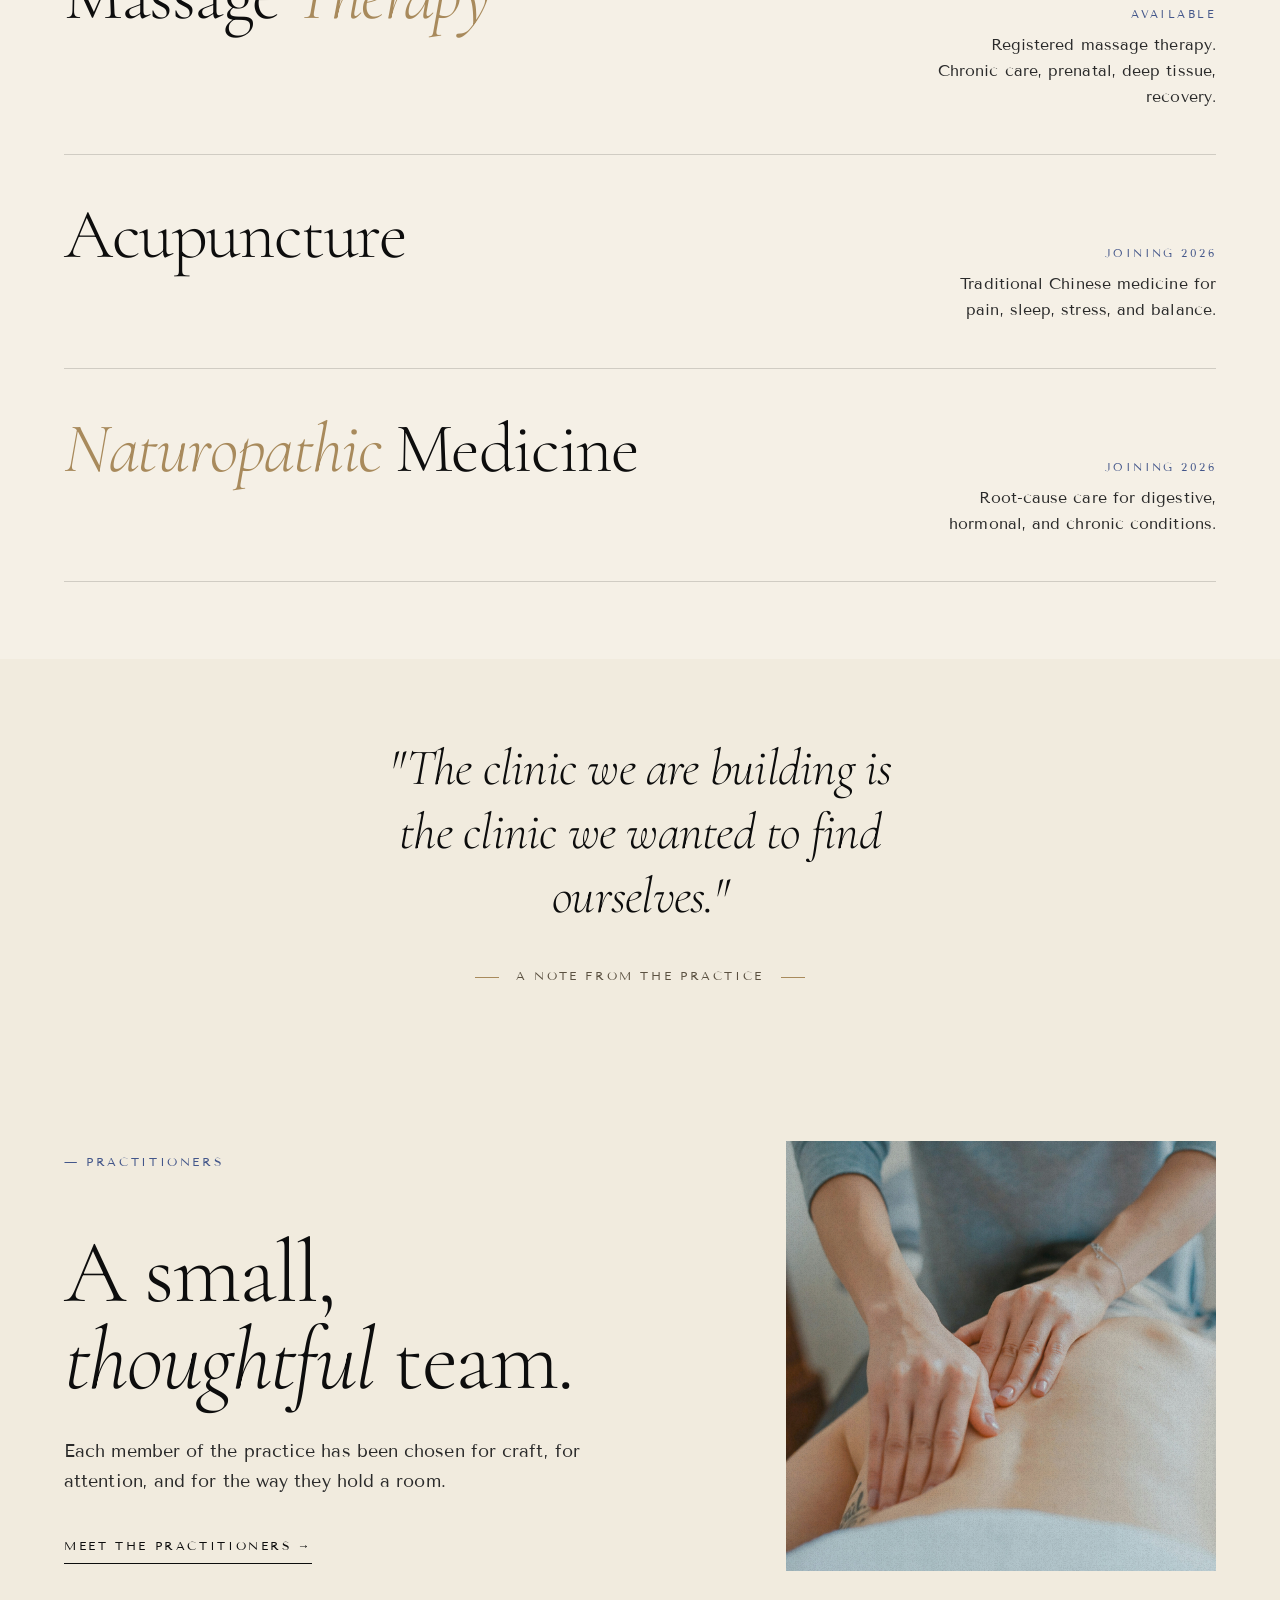
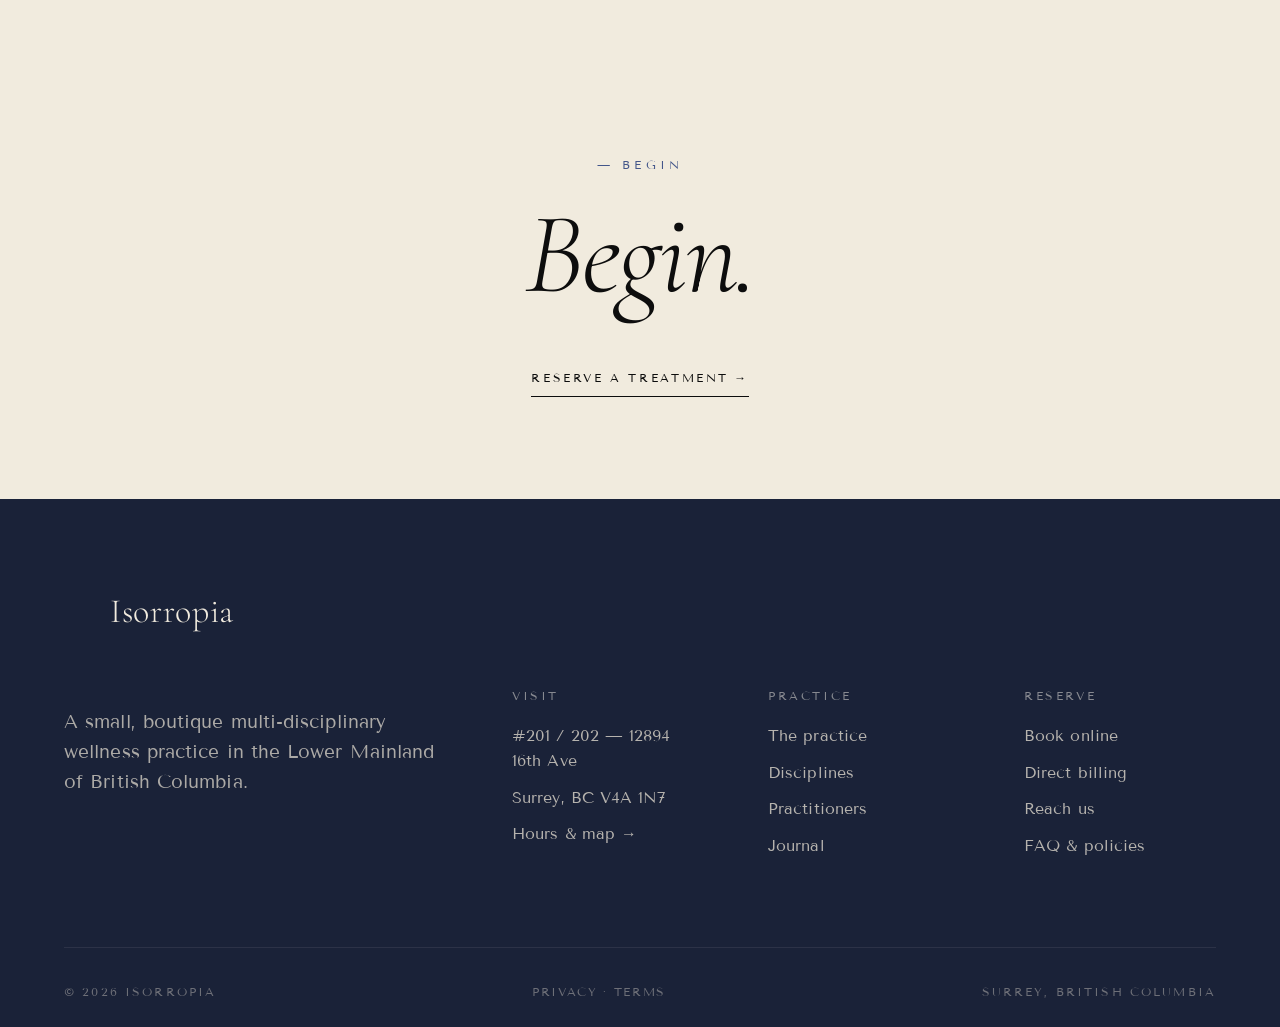
==== commit 9cf53468: "Add files via upload" ====
--- a/index.html
+++ b/index.html
@@ -112,7 +112,6 @@
         </div>
         <div class="rv" data-delay="2" style="margin-top: 1.5rem; display: flex; justify-content: space-between; align-items: baseline; gap: 2rem; flex-wrap: wrap;">
           <span class="label text-mid">— A space for restoration</span>
-          <span class="label text-mid">Treatment room, no. 01</span>
         </div>
       </div>
     </section>
@@ -246,14 +245,14 @@
           <ul>
             <li><a href="booking.html">Book online</a></li>
             <li>Direct billing</li>
-            <li><a href="contact.html">Reach us</a></li>
+            <li><a href="contact.html">Reach us</a></li><li><a href="faq.html">FAQ &amp; policies</a></li>
           </ul>
         </div>
       </div>
 
       <div class="footer-base">
         <span>© <span id="year"></span> Isorropia</span>
-        <span>Surrey, British Columbia</span>
+        <span class="footer-legal"><a href="privacy.html">Privacy</a> &middot; <a href="terms.html">Terms</a></span><span>Surrey, British Columbia</span>
       </div>
     </div>
   </footer>
--- a/styles.css
+++ b/styles.css
@@ -17,6 +17,11 @@
   --tan:         #a88a5c;
   --tan-deep:    #8a6e42;
 
+  /* Blue — the cool counterweight to tan (Isorropia = balance) */
+  --blue:        #1a2238;
+  --blue-mid:    #2c3a5e;
+  --blue-accent: #43568a;
+
   /* Type system */
   --font-display: 'Cormorant Garamond', 'Cormorant', Georgia, serif;
   --font-italic:  'Cormorant Garamond', 'Cormorant', Georgia, serif;
@@ -157,7 +162,7 @@
   font-weight: 500;
   text-transform: uppercase;
   letter-spacing: 0.22em;
-  color: var(--olive-mid);
+  color: var(--blue-accent);
   display: inline-block;
 }
 
@@ -182,10 +187,10 @@
 }
 
 .section {
-  padding-block: clamp(3.5rem, 9vw, 8.5rem);
+  padding-block: clamp(3rem, 6vw, 6rem);
 }
 .section-sm {
-  padding-block: clamp(2.5rem, 6vw, 5rem);
+  padding-block: clamp(2rem, 4vw, 3.5rem);
 }
 .section-lg {
   padding-block: clamp(5rem, 12vw, 11rem);
@@ -226,6 +231,19 @@
   font-size: 1.4rem;
   letter-spacing: 0.02em;
   color: var(--olive-ink);
+  display: inline-flex;
+  align-items: center;
+  gap: 0.5rem;
+}
+.brand::before {
+  content: "";
+  display: inline-block;
+  width: 1.35em;
+  height: 1.35em;
+  background-color: currentColor;
+  -webkit-mask: url("images/logo.svg") center / contain no-repeat;
+  mask: url("images/logo.svg") center / contain no-repeat;
+  flex: none;
 }
 .brand em {
   font-family: var(--font-italic);
@@ -260,7 +278,7 @@
   right: 30%;
   bottom: 0;
   height: 1px;
-  background: var(--tan);
+  background: var(--blue-accent);
 }
 
 .nav-cta {
@@ -434,6 +452,19 @@
   max-width: 14ch;
   margin-bottom: clamp(2rem, 4vw, 3.5rem);
 }
+.hero h1,
+.page-hero h1,
+.page-hero--image h1 {
+  line-height: 1.0;
+  letter-spacing: -0.018em;
+}
+.page-hero--image .eyebrow {
+  display: block;
+  margin-bottom: clamp(1.2rem, 2.5vw, 2rem);
+}
+.page-hero--image h1 {
+  margin-bottom: clamp(1.6rem, 3vw, 2.6rem);
+}
 
 .hero-actions {
   display: flex;
@@ -525,10 +556,10 @@
   z-index: 1;
   background: linear-gradient(
     to top,
-    rgba(12, 11, 9, 0.82) 0%,
-    rgba(12, 11, 9, 0.46) 40%,
-    rgba(12, 11, 9, 0.30) 70%,
-    rgba(12, 11, 9, 0.50) 100%
+    rgba(12, 11, 9, 0.90) 0%,
+    rgba(12, 11, 9, 0.60) 38%,
+    rgba(12, 11, 9, 0.46) 68%,
+    rgba(12, 11, 9, 0.66) 100%
   );
 }
 .hero-scrim::after {
@@ -607,7 +638,7 @@
 
 /* ---------- Pause section ---------- */
 .pause {
-  padding-block: clamp(5rem, 11vw, 9rem);
+  padding-block: clamp(3.5rem, 7vw, 6.5rem);
   text-align: center;
 }
 .pause-line {
@@ -716,7 +747,7 @@
 }
 .discipline {
   display: grid;
-  grid-template-columns: auto 1fr auto;
+  grid-template-columns: 1fr auto;
   gap: clamp(2rem, 5vw, 4rem);
   padding-block: clamp(1.8rem, 3.5vw, 2.8rem);
   border-bottom: var(--hairline);
@@ -727,14 +758,8 @@
 .discipline:hover {
   background: rgba(139, 109, 82, 0.04);
 }
-.discipline-num {
-  font-family: var(--font-italic);
-  font-style: italic;
-  color: var(--tan);
-  font-size: 1.1rem;
-  font-weight: 400;
-  width: 2rem;
-}
+.discipline-num { display: none; }
+.numeral { display: none; }
 .discipline-name {
   font-family: var(--font-display);
   font-weight: 300;
@@ -759,7 +784,7 @@
   font-size: 0.65rem;
   letter-spacing: 0.22em;
   text-transform: uppercase;
-  color: var(--olive-mid);
+  color: var(--blue-accent);
 }
 .discipline-desc {
   font-size: 0.95rem;
@@ -770,11 +795,11 @@
 }
 @media (max-width: 720px) {
   .discipline {
-    grid-template-columns: auto 1fr;
+    grid-template-columns: 1fr;
     gap: 1.5rem;
   }
   .discipline-meta {
-    grid-column: 2;
+    grid-column: 1;
     text-align: left;
     align-items: flex-start;
   }
@@ -784,7 +809,7 @@
 /* ---------- Pull quote ---------- */
 .pullquote {
   text-align: center;
-  padding-block: clamp(4rem, 8vw, 7rem);
+  padding-block: clamp(3rem, 6vw, 5.5rem);
 }
 .pullquote-text {
   font-family: var(--font-italic);
@@ -833,7 +858,7 @@
   font-size: 0.7rem;
   letter-spacing: 0.22em;
   text-transform: uppercase;
-  color: var(--tan);
+  color: var(--blue-accent);
   margin-bottom: 1rem;
 }
 .practitioner-bio {
@@ -915,7 +940,7 @@
 
 /* ---------- Closing CTA ---------- */
 .closing {
-  padding-block: clamp(5rem, 11vw, 9rem);
+  padding-block: clamp(4rem, 8vw, 7rem);
   text-align: center;
 }
 .closing h2 {
@@ -925,6 +950,10 @@
 }
 .closing .eyebrow {
   margin-bottom: 1.5rem;
+  letter-spacing: 0.34em;
+}
+.closing .lead {
+  letter-spacing: 0.015em;
 }
 
 /* ---------- Footer ---------- */
@@ -991,11 +1020,15 @@
   display: flex;
   justify-content: space-between;
   align-items: center;
+  gap: 1rem;
   font-size: 0.7rem;
   letter-spacing: 0.18em;
   text-transform: uppercase;
   color: rgba(235, 228, 214, 0.4);
 }
+.footer-base a { color: inherit; transition: color var(--med) var(--ease); }
+.footer-base a:hover { color: var(--tan); }
+.footer-legal { letter-spacing: 0.14em; }
 @media (max-width: 720px) {
   .footer-base {
     flex-direction: column;
@@ -1104,3 +1137,74 @@
   pointer-events: none;
   z-index: 1;
 }
+
+/* ---------- FAQ accordion ---------- */
+.faq { border-top: var(--hairline); }
+.faq details { border-bottom: var(--hairline); }
+.faq summary {
+  list-style: none;
+  cursor: pointer;
+  padding-block: clamp(1.4rem, 3vw, 2rem);
+  display: flex;
+  justify-content: space-between;
+  align-items: baseline;
+  gap: 2rem;
+  font-family: var(--font-display);
+  font-weight: 300;
+  font-size: clamp(1.3rem, 2.4vw, 1.9rem);
+  letter-spacing: -0.01em;
+  color: var(--olive-ink);
+  line-height: 1.2;
+  transition: color var(--med) var(--ease);
+}
+.faq summary::-webkit-details-marker { display: none; }
+.faq summary::after {
+  content: '+';
+  font-family: var(--font-body);
+  font-size: 1.5rem;
+  color: var(--blue-accent);
+  flex: none;
+  line-height: 1;
+}
+.faq details[open] summary::after { content: '\2013'; }
+.faq summary:hover { color: var(--blue-accent); }
+.faq-answer {
+  padding-bottom: clamp(1.4rem, 3vw, 2rem);
+  max-width: 72ch;
+}
+.faq-answer p { color: var(--olive-soft); max-width: 72ch; }
+.faq-answer p + p { margin-top: 1rem; }
+
+/* ---------- Prose (policy pages) ---------- */
+.prose { max-width: 74ch; }
+.prose h2 {
+  font-size: clamp(1.6rem, 3vw, 2.3rem);
+  margin-top: clamp(2.5rem, 5vw, 3.5rem);
+  margin-bottom: 1rem;
+}
+.prose h2:first-child { margin-top: 0; }
+.prose h3 {
+  font-size: 1.15rem;
+  font-family: var(--font-body);
+  font-weight: 500;
+  letter-spacing: 0.03em;
+  margin-top: 2rem;
+  margin-bottom: 0.7rem;
+  color: var(--olive-ink);
+}
+.prose p { margin-bottom: 1.1rem; color: var(--olive-soft); max-width: 74ch; }
+.prose ul { margin: 0 0 1.2rem 1.3rem; color: var(--olive-soft); max-width: 74ch; }
+.prose li { margin-bottom: 0.5rem; }
+.prose a {
+  color: var(--blue-accent);
+  border-bottom: 1px solid var(--blue-accent);
+  padding-bottom: 1px;
+}
+.prose a:hover { color: var(--tan); border-bottom-color: var(--tan); }
+.prose strong { font-weight: 500; color: var(--olive-ink); }
+.prose .updated {
+  font-size: 0.8rem;
+  letter-spacing: 0.05em;
+  color: var(--olive-mid);
+  margin-top: 3rem;
+}
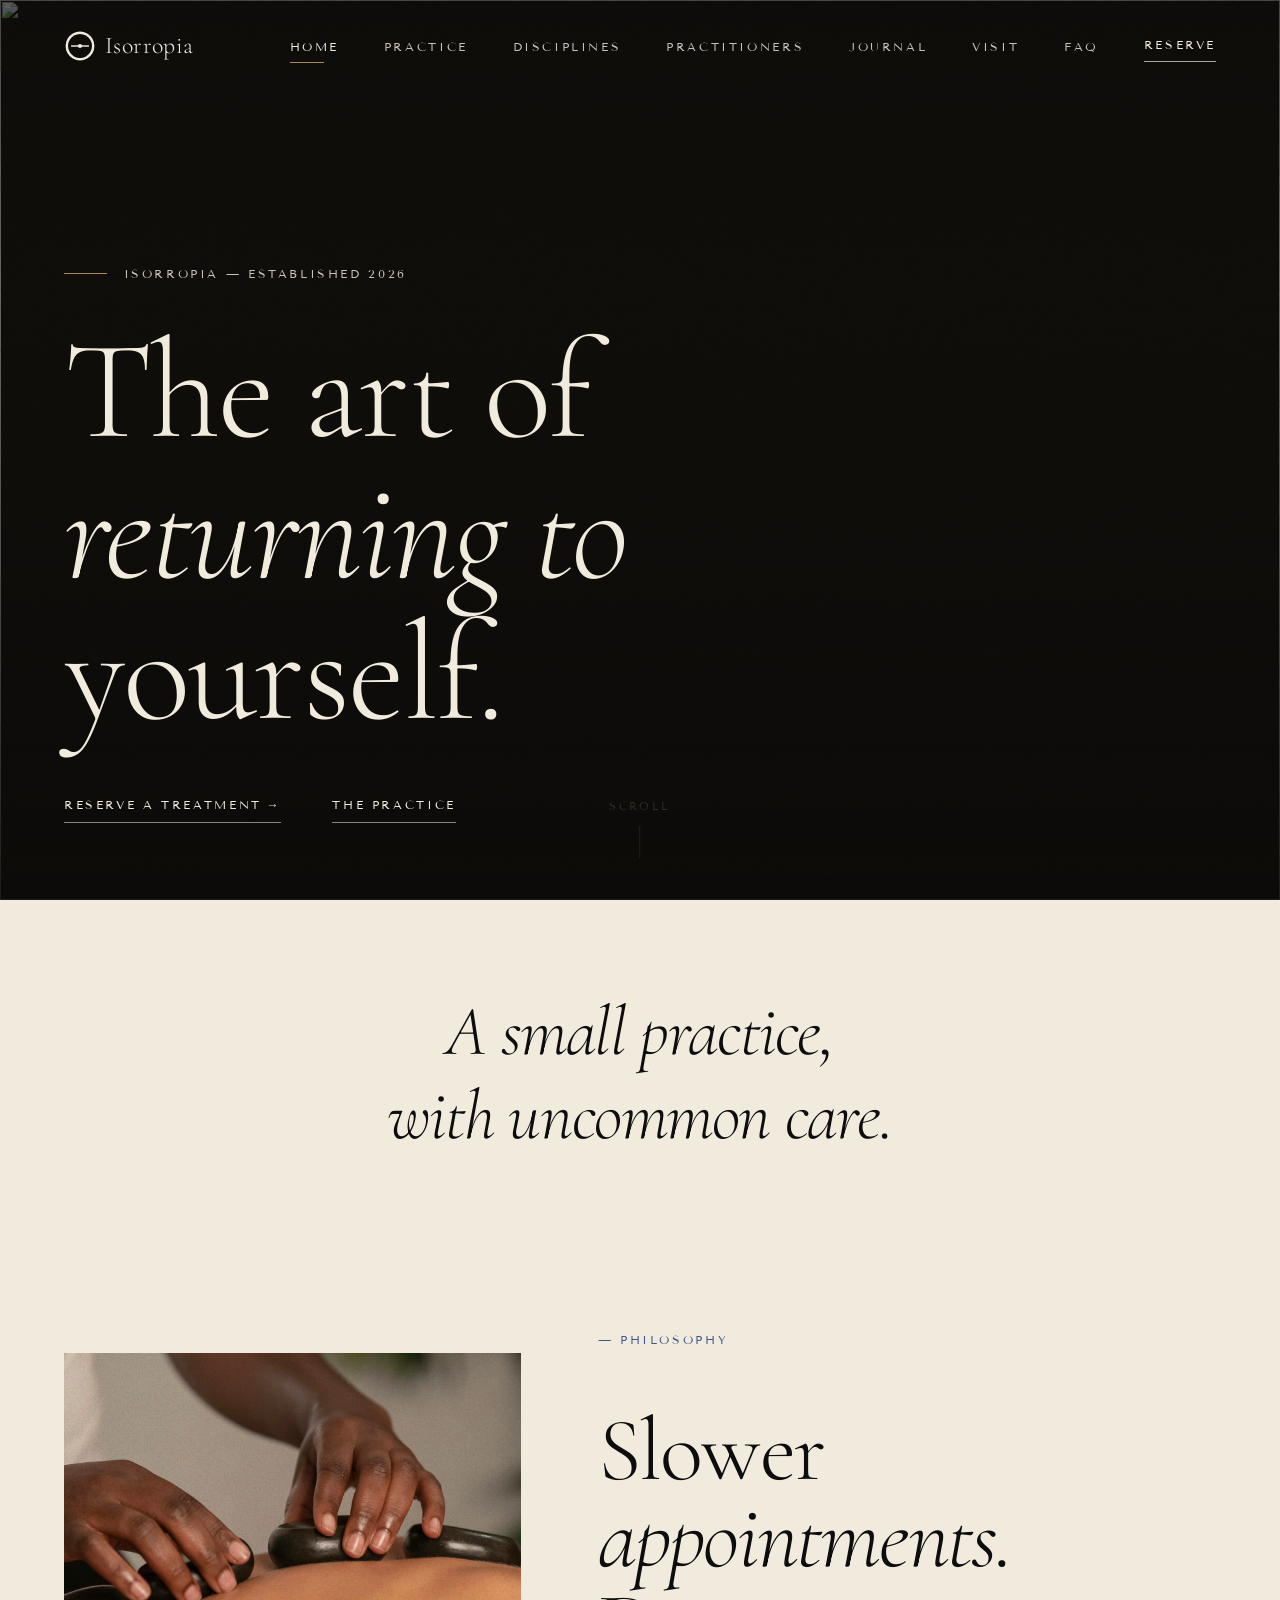
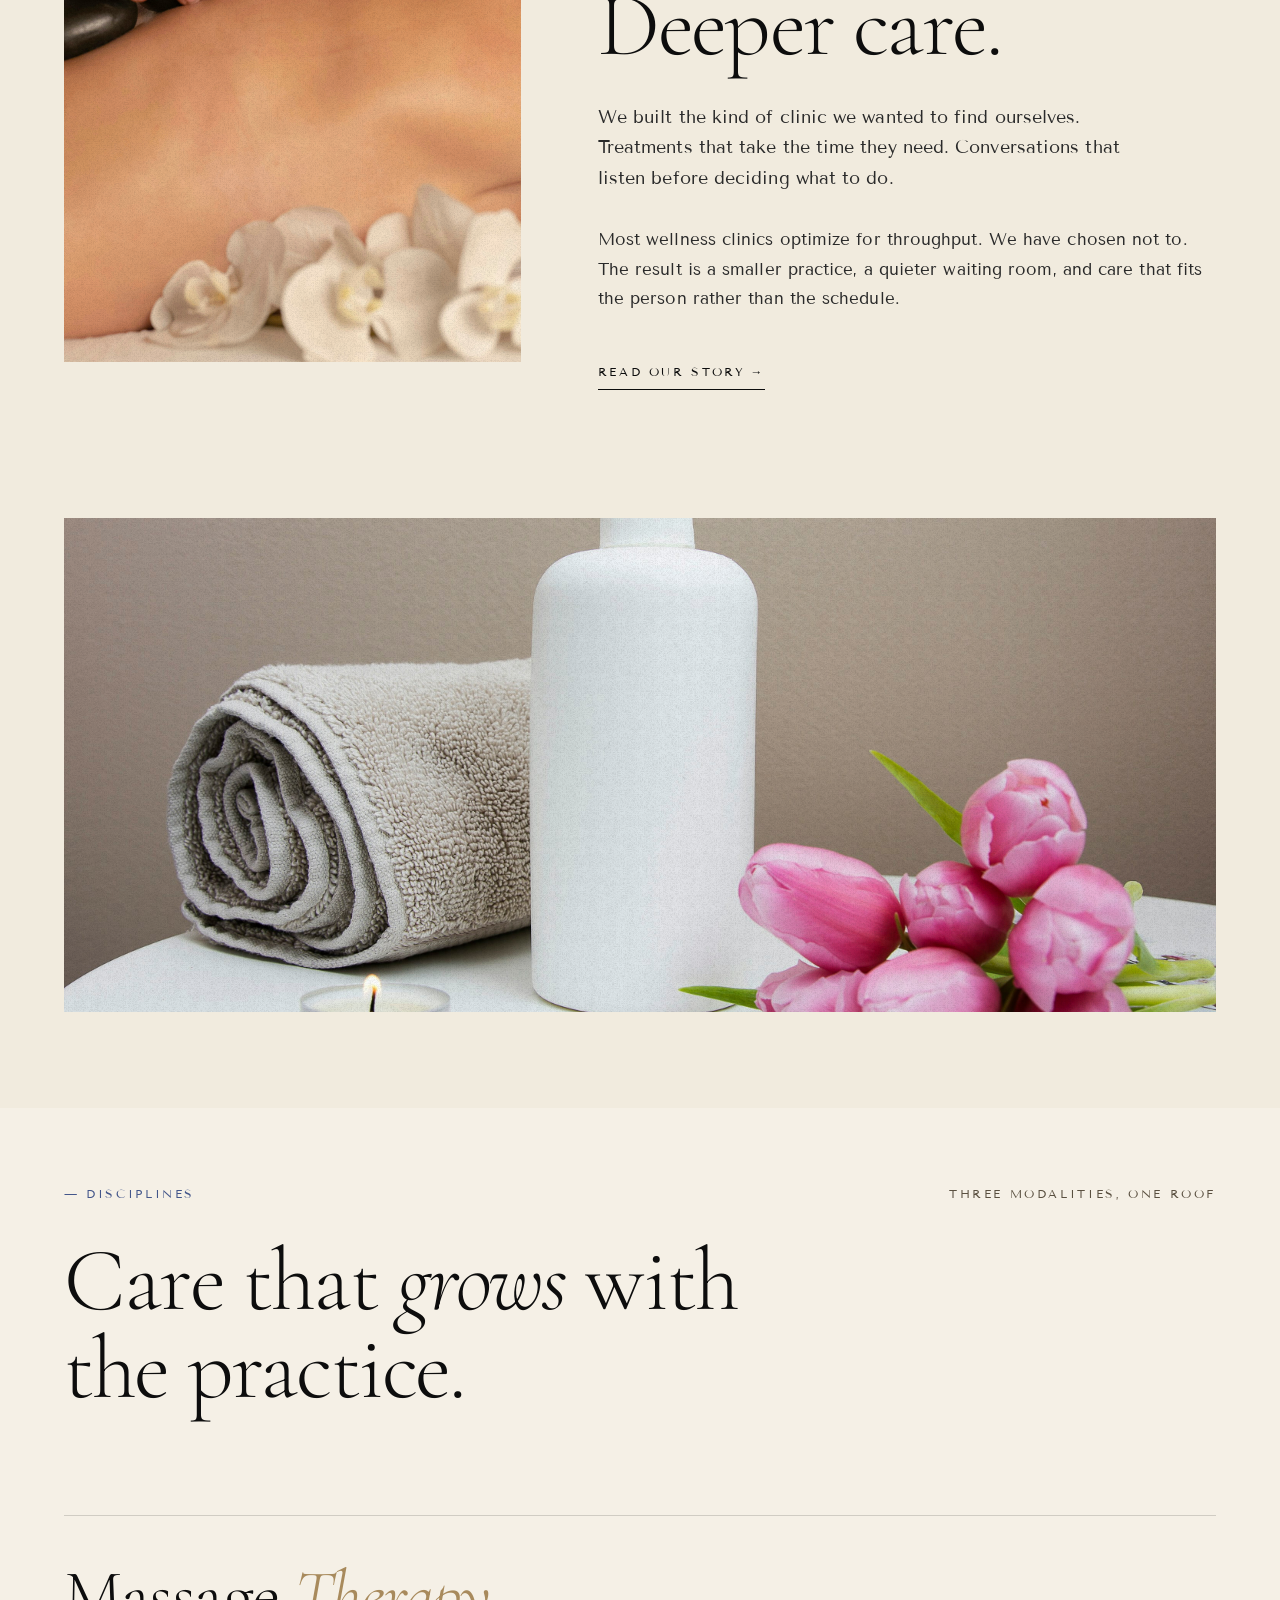
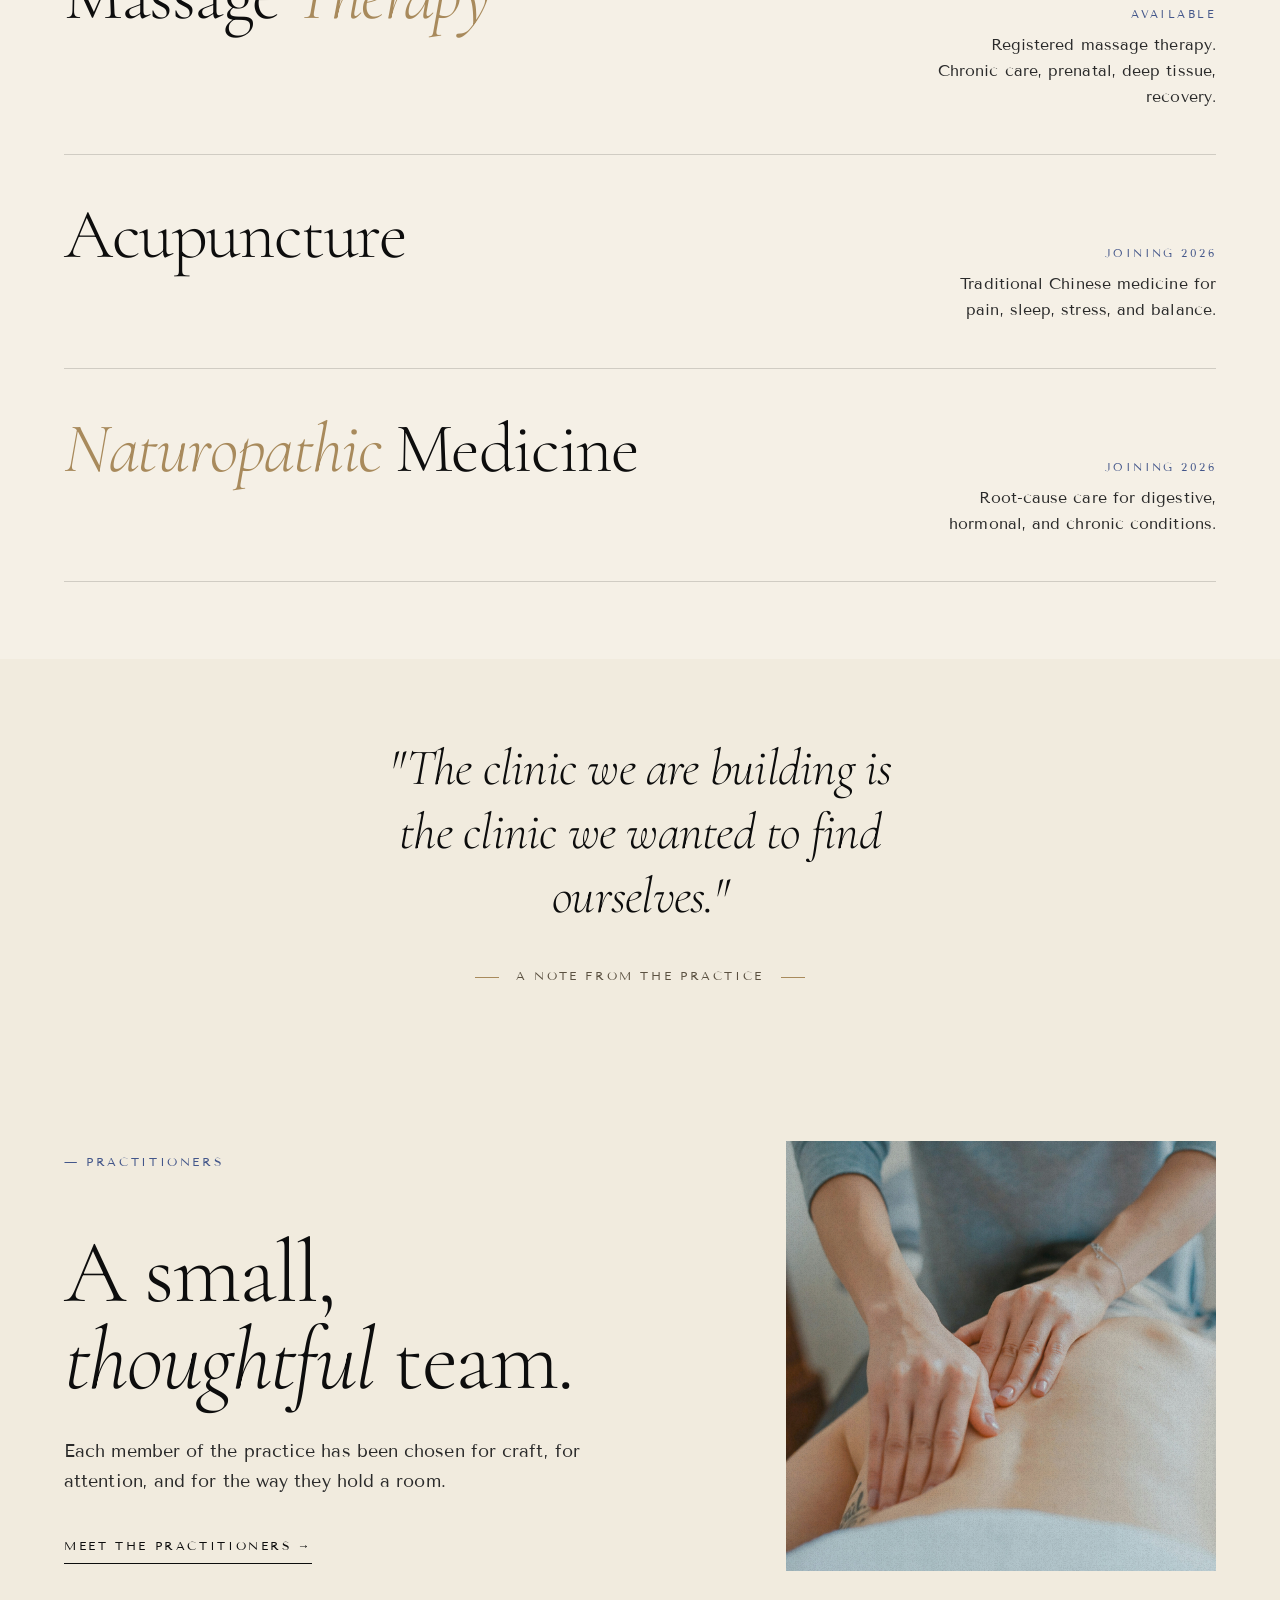
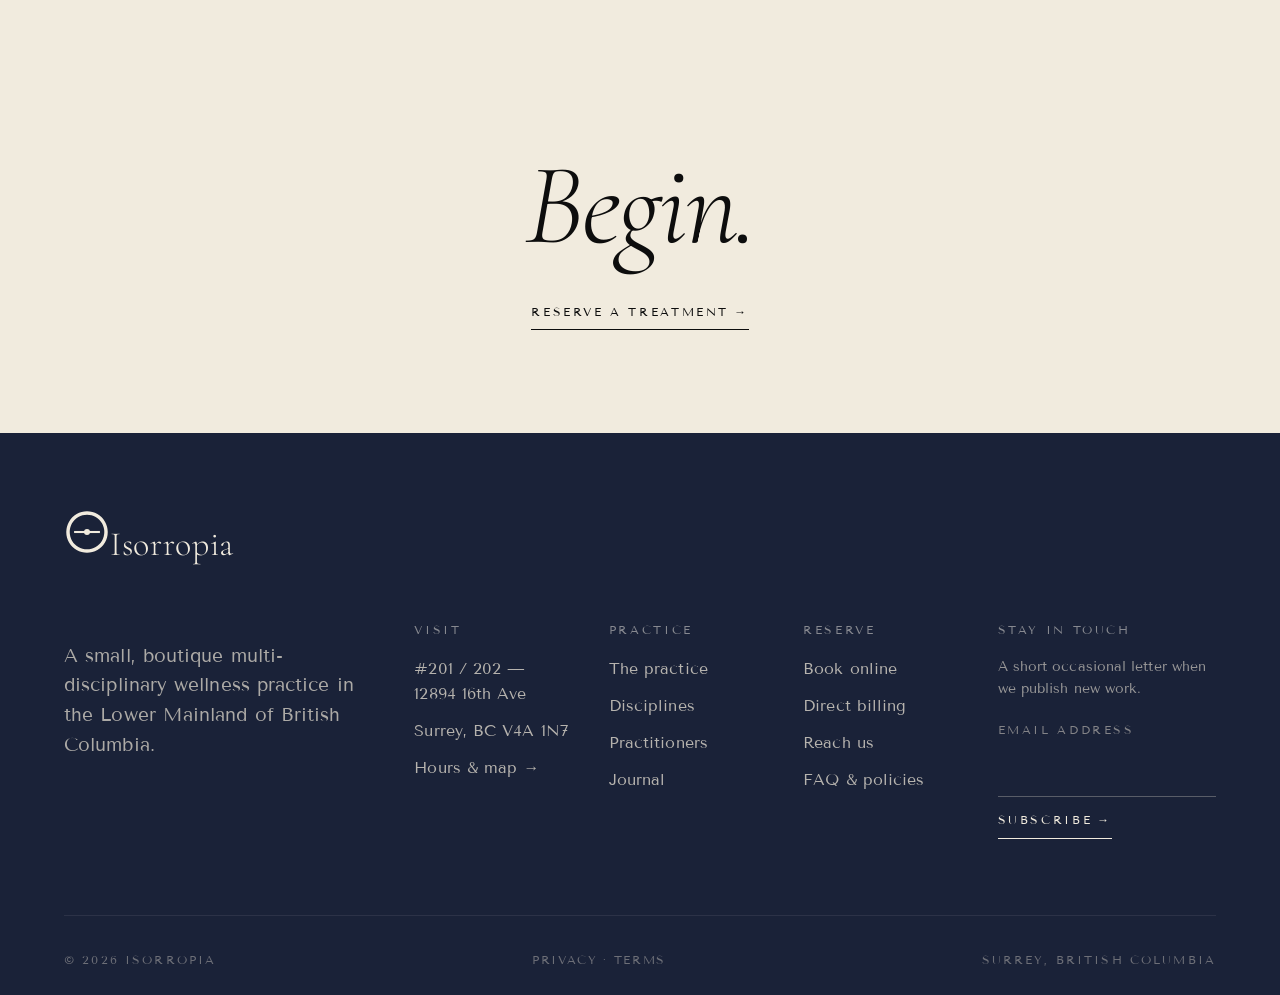
==== commit 7aa4971a: "Add files via upload" ====
--- a/index.html
+++ b/index.html
@@ -19,12 +19,13 @@
         <span></span><span></span>
       </button>
       <nav class="nav" aria-label="Main">
-        <a href="index.html" class="active">Index</a>
+        <a href="index.html" class="active">Home</a>
         <a href="about.html">Practice</a>
         <a href="services.html">Disciplines</a>
         <a href="team.html">Practitioners</a>
         <a href="video.html">Journal</a>
         <a href="contact.html">Visit</a>
+        <a href="faq.html">FAQ</a>
         <a href="booking.html" class="nav-cta">Reserve</a>
       </nav>
     </div>
@@ -53,9 +54,7 @@
         </div>
       </div>
 
-      <div class="hero-meta">
-        <div class="meta-line">Lower Mainland, British Columbia</div>
-      </div>
+
 
       <div class="scroll-indicator">Scroll</div>
     </section>
@@ -200,8 +199,7 @@
     <!-- ====================== CLOSING ====================== -->
     <section class="closing">
       <div class="wrap-text">
-        <span class="eyebrow rv">— Begin</span>
-        <h2 class="rv" data-delay="1">
+        <h2 class="rv" style="margin-bottom: 0;">
           <em>Begin.</em>
         </h2>
         <div class="rv" data-delay="2" style="margin-top: 2rem;">
@@ -248,6 +246,17 @@
             <li><a href="contact.html">Reach us</a></li><li><a href="faq.html">FAQ &amp; policies</a></li>
           </ul>
         </div>
+        <div class="footer-block footer-newsletter">
+          <h4>Stay in touch</h4>
+          <p style="font-size: 0.85rem; color: rgba(235,228,214,0.6); margin-bottom: 1.2rem; line-height: 1.5;">A short occasional letter when we publish new work.</p>
+          <form data-contact style="display: flex; flex-direction: column; gap: 0.8rem;">
+            <div class="field" style="margin: 0;">
+              <label for="footer-email" style="color: rgba(235,228,214,0.5);">Email address</label>
+              <input type="email" id="footer-email" required style="border-bottom-color: rgba(235,228,214,0.3); color: var(--bone); background: transparent;">
+            </div>
+            <button type="submit" class="link link-arrow" style="color: var(--bone); border-bottom-color: var(--bone); align-self: flex-start;">Subscribe</button>
+          </form>
+        </div>
       </div>
 
       <div class="footer-base">
--- a/styles.css
+++ b/styles.css
@@ -974,13 +974,17 @@
 
 .footer-grid {
   display: grid;
-  grid-template-columns: 2fr 1fr 1fr 1fr;
-  gap: clamp(2rem, 5vw, 4rem);
+  grid-template-columns: 2fr 1fr 1fr 1fr 1.4fr;
+  gap: clamp(1.5rem, 3vw, 3rem);
   margin-bottom: clamp(3rem, 6vw, 5rem);
+}
+@media (max-width: 900px) {
+  .footer-grid { grid-template-columns: 1fr 1fr 1fr; }
+  .footer-grid > :first-child { grid-column: 1 / -1; }
+  .footer-newsletter { grid-column: 1 / -1; }
 }
 @media (max-width: 720px) {
   .footer-grid { grid-template-columns: 1fr 1fr; }
-  .footer-grid > :first-child { grid-column: 1 / -1; }
 }
 
 .footer-block h4 {
@@ -1208,3 +1212,13 @@
   color: var(--olive-mid);
   margin-top: 3rem;
 }
+
+
+/* ---------- Plain page hero — ensure header stays legible ---------- */
+.plain-hero .site-header {
+  background: var(--paper);
+  border-bottom: var(--hairline);
+}
+.plain-hero .site-header .brand { color: var(--olive-ink); }
+.plain-hero .site-header .nav a { color: var(--olive-mid); }
+.plain-hero .page-hero h1 { max-width: 100%; }
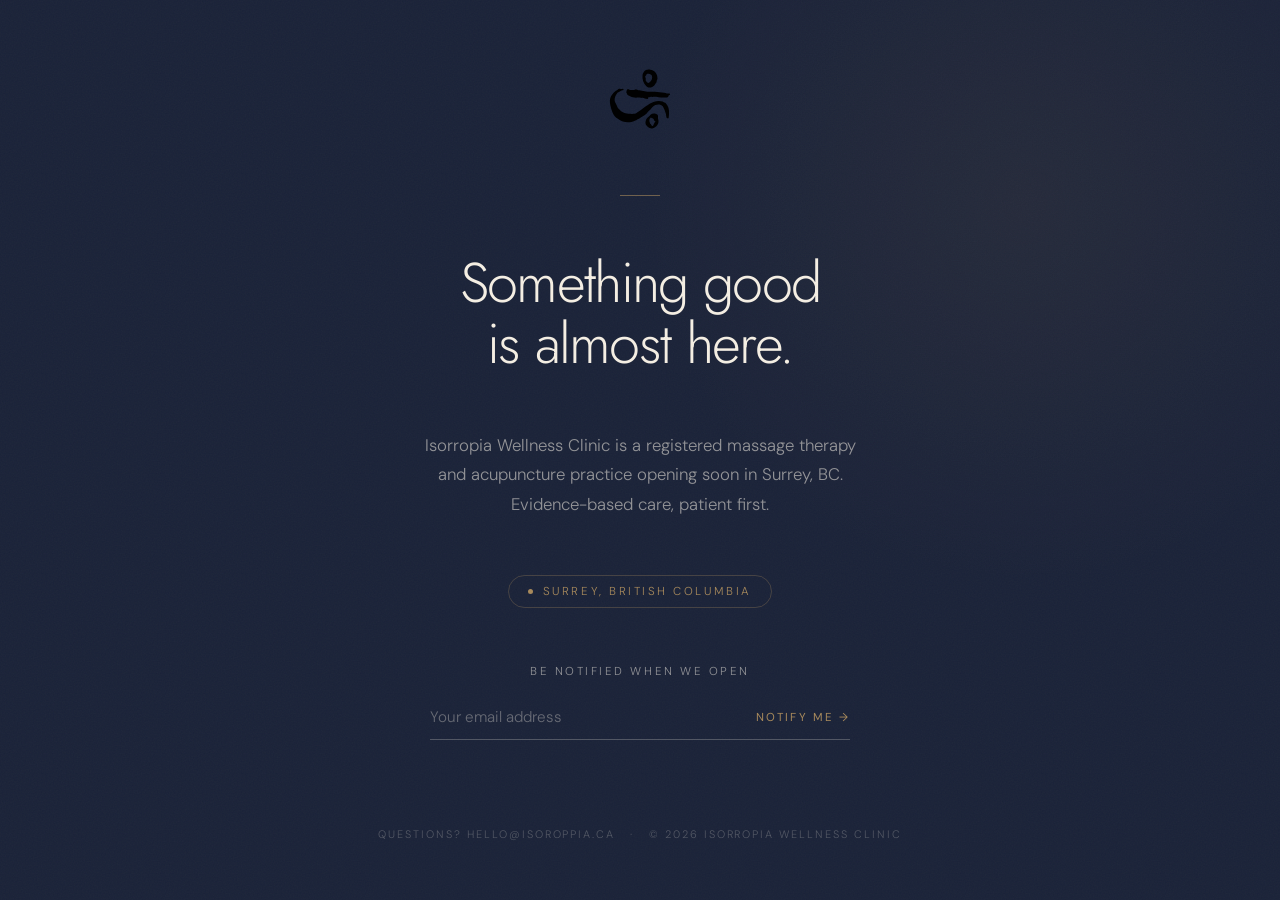
==== commit 6d511a4e: "Add files via upload" ====
--- a/index.html
+++ b/index.html
@@ -3,269 +3,274 @@
 <head>
   <meta charset="UTF-8">
   <meta name="viewport" content="width=device-width, initial-scale=1.0">
-  <title>Isorropia — A Multi-Disciplinary Practice</title>
-  <meta name="description" content="A boutique multi-disciplinary wellness practice. Registered massage therapy, with acupuncture and naturopathy joining the practice.">
+  <title>Coming Soon — Isorropia Wellness Clinic</title>
+  <meta name="description" content="Isorropia Wellness Clinic — registered massage therapy and acupuncture in Surrey, BC. Opening soon.">
   <link rel="preconnect" href="https://fonts.googleapis.com">
   <link rel="preconnect" href="https://fonts.gstatic.com" crossorigin>
-  <link href="https://fonts.googleapis.com/css2?family=Cormorant+Garamond:ital,wght@0,300;0,400;0,500;1,300;1,400&family=Tenor+Sans&display=swap" rel="stylesheet">
-  <link rel="stylesheet" href="styles.css">
+  <link href="https://fonts.googleapis.com/css2?family=Jost:wght@200;300;400&family=DM+Sans:opsz,wght@9..40,300;9..40,400&display=swap" rel="stylesheet">
+  <style>
+    *, *::before, *::after { box-sizing: border-box; margin: 0; padding: 0; }
+
+    :root {
+      --bone:    #f4eee3;
+      --ink:     #1a2238;
+      --tan:     #a88a5c;
+      --mid:     rgba(244, 238, 227, 0.55);
+      --font-display: 'Jost', system-ui, sans-serif;
+      --font-body:    'DM Sans', system-ui, sans-serif;
+    }
+
+    html, body {
+      height: 100%;
+    }
+
+    body {
+      background: var(--ink);
+      color: var(--bone);
+      font-family: var(--font-body);
+      font-weight: 300;
+      min-height: 100vh;
+      display: flex;
+      flex-direction: column;
+      align-items: center;
+      justify-content: center;
+      padding: clamp(3rem, 8vw, 6rem) clamp(1.5rem, 6vw, 4rem);
+      position: relative;
+      overflow: hidden;
+    }
+
+    /* Subtle grain texture */
+    body::before {
+      content: '';
+      position: fixed;
+      inset: 0;
+      background-image: url("data:image/svg+xml,%3Csvg viewBox='0 0 200 200' xmlns='http://www.w3.org/2000/svg'%3E%3Cfilter id='n'%3E%3CfeTurbulence type='fractalNoise' baseFrequency='0.75' numOctaves='4' stitchTiles='stitch'/%3E%3C/filter%3E%3Crect width='100%25' height='100%25' filter='url(%23n)' opacity='0.035'/%3E%3C/svg%3E");
+      background-size: 200px;
+      pointer-events: none;
+      z-index: 0;
+    }
+
+    /* Soft radial glow */
+    body::after {
+      content: '';
+      position: fixed;
+      top: -20%;
+      right: -10%;
+      width: 60vw;
+      height: 60vw;
+      background: radial-gradient(circle, rgba(168,138,92,0.08) 0%, transparent 70%);
+      pointer-events: none;
+      z-index: 0;
+    }
+
+    .container {
+      position: relative;
+      z-index: 1;
+      max-width: 680px;
+      width: 100%;
+      text-align: center;
+      display: flex;
+      flex-direction: column;
+      align-items: center;
+      gap: clamp(2rem, 5vw, 3.5rem);
+    }
+
+    /* Logo */
+    .logo {
+      display: block;
+      height: clamp(3rem, 8vw, 5rem);
+      width: auto;
+    }
+
+    /* Divider */
+    .divider {
+      width: 40px;
+      height: 1px;
+      background: var(--tan);
+      opacity: 0.6;
+    }
+
+    /* Headline */
+    .headline {
+      font-family: var(--font-display);
+      font-weight: 300;
+      font-size: clamp(2rem, 5vw, 3.5rem);
+      letter-spacing: -0.03em;
+      line-height: 1.1;
+      color: var(--bone);
+    }
+
+    /* Subtext */
+    .subtext {
+      font-size: clamp(0.9rem, 1.5vw, 1.05rem);
+      color: var(--mid);
+      line-height: 1.75;
+      max-width: 42ch;
+    }
+
+    /* Location pill */
+    .location {
+      display: inline-flex;
+      align-items: center;
+      gap: 0.6rem;
+      font-size: 0.72rem;
+      letter-spacing: 0.22em;
+      text-transform: uppercase;
+      color: var(--tan);
+      border: 1px solid rgba(168,138,92,0.3);
+      padding: 0.5rem 1.2rem;
+      border-radius: 100px;
+    }
+    .location::before {
+      content: '';
+      display: inline-block;
+      width: 5px;
+      height: 5px;
+      background: var(--tan);
+      border-radius: 50%;
+    }
+
+    /* Email form */
+    .form-wrap {
+      width: 100%;
+      max-width: 420px;
+      display: flex;
+      flex-direction: column;
+      gap: 1rem;
+    }
+    .form-label {
+      font-size: 0.72rem;
+      letter-spacing: 0.22em;
+      text-transform: uppercase;
+      color: var(--mid);
+      text-align: center;
+    }
+    .form-row {
+      display: flex;
+      border-bottom: 1px solid rgba(244,238,227,0.25);
+      transition: border-color 0.3s ease;
+    }
+    .form-row:focus-within {
+      border-bottom-color: var(--tan);
+    }
+    .form-row input {
+      flex: 1;
+      background: none;
+      border: none;
+      outline: none;
+      color: var(--bone);
+      font-family: var(--font-body);
+      font-size: 0.95rem;
+      font-weight: 300;
+      padding: 0.75rem 0;
+      min-width: 0;
+    }
+    .form-row input::placeholder {
+      color: rgba(244,238,227,0.35);
+    }
+    .form-row button {
+      background: none;
+      border: none;
+      cursor: pointer;
+      font-family: var(--font-body);
+      font-size: 0.72rem;
+      font-weight: 400;
+      letter-spacing: 0.18em;
+      text-transform: uppercase;
+      color: var(--tan);
+      padding: 0.75rem 0 0.75rem 1rem;
+      white-space: nowrap;
+      transition: color 0.3s ease;
+    }
+    .form-row button:hover { color: var(--bone); }
+    .form-status {
+      font-size: 0.8rem;
+      color: var(--tan);
+      text-align: center;
+      min-height: 1.2em;
+    }
+
+    /* Footer line */
+    .footer-line {
+      font-size: 0.68rem;
+      letter-spacing: 0.18em;
+      text-transform: uppercase;
+      color: rgba(244,238,227,0.25);
+    }
+    .footer-line a {
+      color: inherit;
+      text-decoration: none;
+    }
+    .footer-line a:hover { color: var(--mid); }
+  </style>
 </head>
 <body>
 
-  <header class="site-header">
-    <div class="wrap">
-      <a href="index.html" class="brand">Isorropia</a>
-      <button class="menu-toggle" aria-label="Toggle menu" aria-expanded="false">
-        <span></span><span></span>
-      </button>
-      <nav class="nav" aria-label="Main">
-        <a href="index.html" class="active">Home</a>
-        <a href="about.html">Practice</a>
-        <a href="services.html">Disciplines</a>
-        <a href="team.html">Practitioners</a>
-        <a href="video.html">Journal</a>
-        <a href="contact.html">Visit</a>
-        <a href="faq.html">FAQ</a>
-        <a href="booking.html" class="nav-cta">Reserve</a>
-      </nav>
+  <div class="container">
+
+    <img src="images/logo.svg" alt="Isorropia Wellness Clinic" class="logo">
+
+    <div class="divider"></div>
+
+    <h1 class="headline">
+      Something good<br>is almost here.
+    </h1>
+
+    <p class="subtext">
+      Isorropia Wellness Clinic is a registered massage therapy and acupuncture practice opening soon in Surrey, BC. Evidence-based care, patient first.
+    </p>
+
+    <span class="location">Surrey, British Columbia</span>
+
+    <div class="form-wrap">
+      <p class="form-label">Be notified when we open</p>
+      <form class="form-row" id="form">
+        <input type="email" name="email" placeholder="Your email address" required autocomplete="email">
+        <button type="submit">Notify me →</button>
+      </form>
+      <p class="form-status" id="form-status"></p>
     </div>
-  </header>
-
-  <main>
-
-    <!-- ====================== HERO ====================== -->
-    <section class="hero hero--image">
-      <div class="hero-bg"></div>
-      <img class="hero-photo" src="https://images.unsplash.com/photo-1591343395082-e120087004b4?w=2000&q=80&auto=format&fit=crop" alt="" decoding="async">
-      <div class="hero-scrim"></div>
-
-      <div class="wrap hero-content">
-        <div class="hero-eyebrow rv">
-          <span class="label">Isorropia — Established 2026</span>
-        </div>
-        <h1 class="rv" data-delay="1">
-          The art of<br>
-          <em>returning to</em><br>
-          yourself.
-        </h1>
-        <div class="hero-actions rv" data-delay="3">
-          <a href="booking.html" class="link link-arrow">Reserve a treatment</a>
-          <a href="about.html" class="link">The practice</a>
-        </div>
-      </div>
-
-
-
-      <div class="scroll-indicator">Scroll</div>
-    </section>
-
-    <!-- ====================== PAUSE 01 ====================== -->
-    <section class="pause">
-      <p class="pause-line rv">
-        A small practice,<br>
-        with <em>uncommon</em> care.
-      </p>
-    </section>
-
-    <!-- ====================== PHILOSOPHY ====================== -->
-    <section class="section">
-      <div class="wrap">
-        <div class="split split--narrow">
-          <div class="rv-img">
-            <div class="atmos atmos--tall atmos-2 atmos-wrap">
-            <img src="images/home-philosophy.jpg" alt="Warm hot-stone treatment laid along the back" loading="lazy" decoding="async" class="atmos-img">
-          </div>
-          </div>
-          <div class="split-text">
-            <span class="eyebrow rv">— Philosophy</span>
-            <h2 class="rv" data-delay="1">
-              Slower<br>
-              <em>appointments.</em><br>
-              Deeper care.
-            </h2>
-            <p class="lead rv" data-delay="2">
-              We built the kind of clinic we wanted to find ourselves.
-              Treatments that take the time they need. Conversations that
-              listen before deciding what to do.
-            </p>
-            <p class="rv" data-delay="3">
-              Most wellness clinics optimize for throughput. We have chosen
-              not to. The result is a smaller practice, a quieter waiting
-              room, and care that fits the person rather than the schedule.
-            </p>
-            <div class="rv" data-delay="4" style="margin-top: 2.5rem;">
-              <a href="about.html" class="link link-arrow">Read our story</a>
-            </div>
-          </div>
-        </div>
-      </div>
-    </section>
-
-    <!-- ====================== SIGNATURE BAND ====================== -->
-    <section class="section-sm">
-      <div class="wrap">
-        <div class="rv-img">
-          <div class="atmos atmos--full atmos-3 atmos-wrap">
-            <img src="images/home-signature-band.jpg" alt="Rolled towel, lotion and fresh tulips in a calm treatment room" loading="lazy" decoding="async" class="atmos-img">
-          </div>
-        </div>
-        <div class="rv" data-delay="2" style="margin-top: 1.5rem; display: flex; justify-content: space-between; align-items: baseline; gap: 2rem; flex-wrap: wrap;">
-          <span class="label text-mid">— A space for restoration</span>
-        </div>
-      </div>
-    </section>
-
-    <!-- ====================== DISCIPLINES (editorial type list) ====================== -->
-    <section class="section bg-paper">
-      <div class="wrap">
-        <div style="margin-bottom: clamp(4rem, 8vw, 6rem); display: grid; grid-template-columns: 1fr; gap: 2rem;">
-          <div style="display: flex; justify-content: space-between; align-items: baseline; gap: 2rem; flex-wrap: wrap;">
-            <span class="eyebrow rv">— Disciplines</span>
-            <span class="label text-mid rv" data-delay="1">Three modalities, one roof</span>
-          </div>
-          <h2 class="rv" data-delay="1" style="max-width: 18ch;">
-            Care that <em>grows</em> with the practice.
-          </h2>
-        </div>
-
-        <div class="disciplines">
-          <a href="services.html#rmt" class="discipline rv">
-            <span class="discipline-num">i</span>
-            <span class="discipline-name">Massage <em>Therapy</em></span>
-            <div class="discipline-meta">
-              <span class="discipline-status">Available</span>
-              <span class="discipline-desc">Registered massage therapy. Chronic care, prenatal, deep tissue, recovery.</span>
-            </div>
-          </a>
-          <a href="services.html#acupuncture" class="discipline rv" data-delay="1">
-            <span class="discipline-num">ii</span>
-            <span class="discipline-name">Acupuncture</span>
-            <div class="discipline-meta">
-              <span class="discipline-status">Joining 2026</span>
-              <span class="discipline-desc">Traditional Chinese medicine for pain, sleep, stress, and balance.</span>
-            </div>
-          </a>
-          <a href="services.html#naturopathy" class="discipline rv" data-delay="2">
-            <span class="discipline-num">iii</span>
-            <span class="discipline-name"><em>Naturopathic</em> Medicine</span>
-            <div class="discipline-meta">
-              <span class="discipline-status">Joining 2026</span>
-              <span class="discipline-desc">Root-cause care for digestive, hormonal, and chronic conditions.</span>
-            </div>
-          </a>
-        </div>
-      </div>
-    </section>
-
-    <!-- ====================== PULL QUOTE ====================== -->
-    <section class="pullquote">
-      <div class="wrap-text">
-        <p class="pullquote-text rv">
-          "The clinic we are building is the clinic we wanted to find ourselves."
-        </p>
-        <p class="pullquote-attribution rv" data-delay="1">
-          <span class="divider-mark"></span> A note from the practice <span class="divider-mark"></span>
-        </p>
-      </div>
-    </section>
-
-    <!-- ====================== SECONDARY EDITORIAL SPREAD ====================== -->
-    <section class="section">
-      <div class="wrap">
-        <div class="split split--wide split--reverse">
-          <div class="rv-img">
-            <div class="atmos atmos--square atmos-4 atmos-wrap">
-            <img src="images/home-team-teaser.jpg" alt="Therapist's hands during a focused back treatment" loading="lazy" decoding="async" class="atmos-img">
-          </div>
-          </div>
-          <div class="split-text">
-            <span class="eyebrow rv">— Practitioners</span>
-            <h2 class="rv" data-delay="1">
-              A small,<br>
-              <em>thoughtful</em> team.
-            </h2>
-            <p class="lead rv" data-delay="2">
-              Each member of the practice has been chosen for craft, for
-              attention, and for the way they hold a room.
-            </p>
-            <div class="rv" data-delay="3" style="margin-top: 2rem;">
-              <a href="team.html" class="link link-arrow">Meet the practitioners</a>
-            </div>
-          </div>
-        </div>
-      </div>
-    </section>
-
-    <!-- ====================== CLOSING ====================== -->
-    <section class="closing">
-      <div class="wrap-text">
-        <h2 class="rv" style="margin-bottom: 0;">
-          <em>Begin.</em>
-        </h2>
-        <div class="rv" data-delay="2" style="margin-top: 2rem;">
-          <a href="booking.html" class="link link-arrow">Reserve a treatment</a>
-        </div>
-      </div>
-    </section>
-
-  </main>
-
-  <footer class="site-footer">
-    <div class="wrap">
-      <a href="index.html" class="brand">Isorropia</a>
-
-      <div class="footer-grid">
-        <div class="footer-block">
-          <p class="footer-intro">
-            A small, boutique multi-disciplinary wellness practice in the
-            Lower Mainland of British Columbia.
-          </p>
-        </div>
-        <div class="footer-block">
-          <h4>Visit</h4>
-          <ul>
-            <li>#201 / 202 — 12894 16th Ave</li>
-            <li>Surrey, BC V4A 1N7</li>
-            <li><a href="contact.html">Hours &amp; map →</a></li>
-          </ul>
-        </div>
-        <div class="footer-block">
-          <h4>Practice</h4>
-          <ul>
-            <li><a href="about.html">The practice</a></li>
-            <li><a href="services.html">Disciplines</a></li>
-            <li><a href="team.html">Practitioners</a></li>
-            <li><a href="video.html">Journal</a></li>
-          </ul>
-        </div>
-        <div class="footer-block">
-          <h4>Reserve</h4>
-          <ul>
-            <li><a href="booking.html">Book online</a></li>
-            <li>Direct billing</li>
-            <li><a href="contact.html">Reach us</a></li><li><a href="faq.html">FAQ &amp; policies</a></li>
-          </ul>
-        </div>
-        <div class="footer-block footer-newsletter">
-          <h4>Stay in touch</h4>
-          <p style="font-size: 0.85rem; color: rgba(235,228,214,0.6); margin-bottom: 1.2rem; line-height: 1.5;">A short occasional letter when we publish new work.</p>
-          <form data-contact style="display: flex; flex-direction: column; gap: 0.8rem;">
-            <div class="field" style="margin: 0;">
-              <label for="footer-email" style="color: rgba(235,228,214,0.5);">Email address</label>
-              <input type="email" id="footer-email" required style="border-bottom-color: rgba(235,228,214,0.3); color: var(--bone); background: transparent;">
-            </div>
-            <button type="submit" class="link link-arrow" style="color: var(--bone); border-bottom-color: var(--bone); align-self: flex-start;">Subscribe</button>
-          </form>
-        </div>
-      </div>
-
-      <div class="footer-base">
-        <span>© <span id="year"></span> Isorropia</span>
-        <span class="footer-legal"><a href="privacy.html">Privacy</a> &middot; <a href="terms.html">Terms</a></span><span>Surrey, British Columbia</span>
-      </div>
-    </div>
-  </footer>
-
-  <script src="script.js"></script>
+
+    <p class="footer-line">
+      Questions? <a href="mailto:hello@isoroppia.ca">hello@isoroppia.ca</a>
+      &nbsp;&nbsp;·&nbsp;&nbsp;
+      © <span id="yr"></span> Isorropia Wellness Clinic
+    </p>
+
+  </div>
+
+  <script>
+    document.getElementById('yr').textContent = new Date().getFullYear();
+
+    const form = document.getElementById('form');
+    const submitBtn = form.querySelector('button[type="submit"]');
+    form.addEventListener('submit', async (e) => {
+      e.preventDefault();
+      const formData = new FormData(form);
+      formData.append("access_key", "146fb680-c163-4b1c-aa8d-13ac826c9ff7");
+      const originalText = submitBtn.textContent;
+      submitBtn.textContent = "Sending...";
+      submitBtn.disabled = true;
+      try {
+        const response = await fetch("https://api.web3forms.com/submit", {
+          method: "POST",
+          body: formData
+        });
+        const data = await response.json();
+        if (response.ok) {
+          alert("Success! Your message has been sent.");
+          form.reset();
+        } else {
+          alert("Error: " + data.message);
+        }
+      } catch (error) {
+        alert("Something went wrong. Please try again.");
+      } finally {
+        submitBtn.textContent = originalText;
+        submitBtn.disabled = false;
+      }
+    });
+  </script>
+
 </body>
 </html>
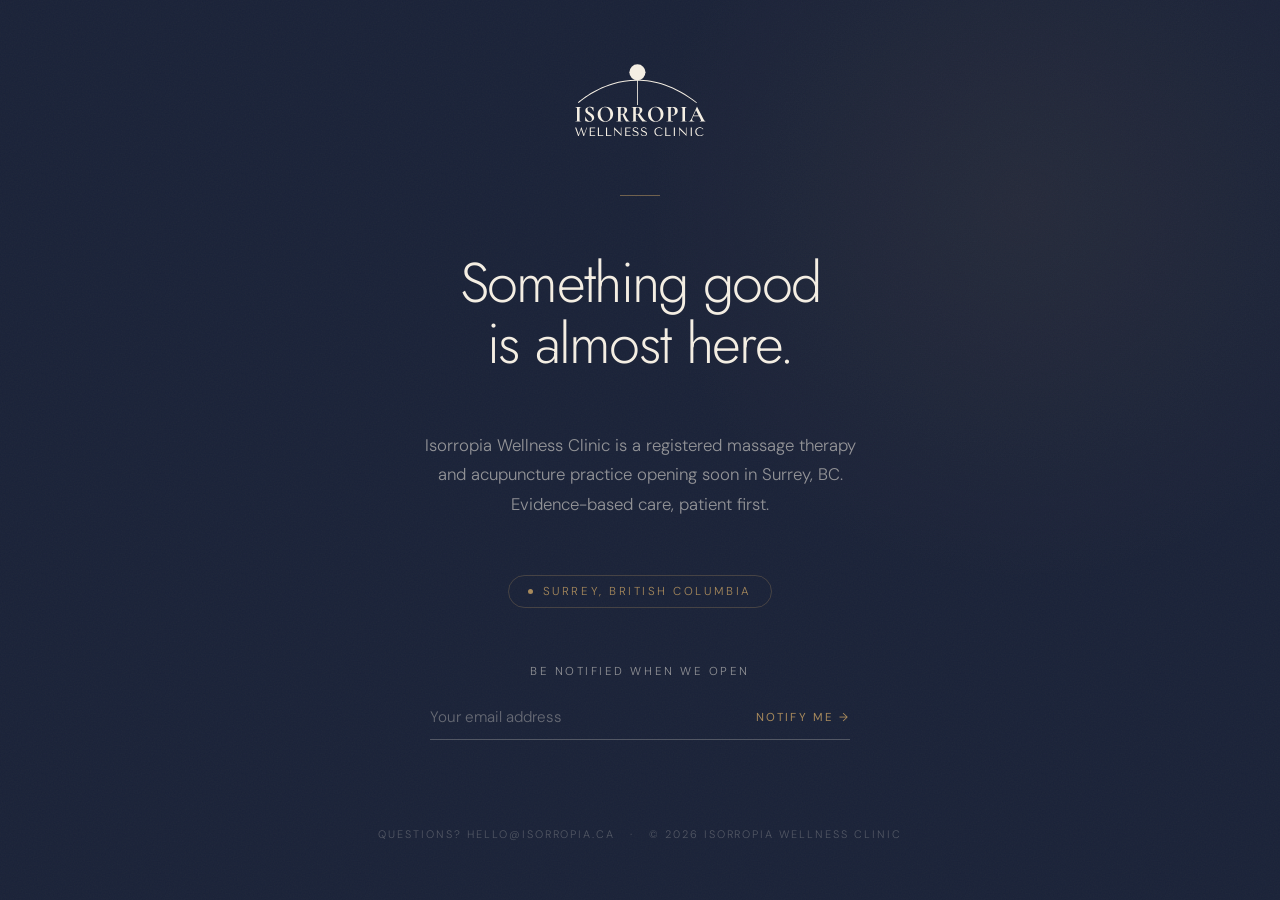
==== commit 45af0c64: "Add files via upload" ====
--- a/index.html
+++ b/index.html
@@ -1,276 +1,347 @@
 <!DOCTYPE html>
 <html lang="en">
 <head>
-  <meta charset="UTF-8">
-  <meta name="viewport" content="width=device-width, initial-scale=1.0">
-  <title>Coming Soon — Isorropia Wellness Clinic</title>
-  <meta name="description" content="Isorropia Wellness Clinic — registered massage therapy and acupuncture in Surrey, BC. Opening soon.">
-  <link rel="preconnect" href="https://fonts.googleapis.com">
-  <link rel="preconnect" href="https://fonts.gstatic.com" crossorigin>
-  <link href="https://fonts.googleapis.com/css2?family=Jost:wght@200;300;400&family=DM+Sans:opsz,wght@9..40,300;9..40,400&display=swap" rel="stylesheet">
-  <style>
-    *, *::before, *::after { box-sizing: border-box; margin: 0; padding: 0; }
-
-    :root {
-      --bone:    #f4eee3;
-      --ink:     #1a2238;
-      --tan:     #a88a5c;
-      --mid:     rgba(244, 238, 227, 0.55);
-      --font-display: 'Jost', system-ui, sans-serif;
-      --font-body:    'DM Sans', system-ui, sans-serif;
-    }
-
-    html, body {
-      height: 100%;
-    }
-
-    body {
-      background: var(--ink);
-      color: var(--bone);
-      font-family: var(--font-body);
-      font-weight: 300;
-      min-height: 100vh;
-      display: flex;
-      flex-direction: column;
-      align-items: center;
-      justify-content: center;
-      padding: clamp(3rem, 8vw, 6rem) clamp(1.5rem, 6vw, 4rem);
-      position: relative;
-      overflow: hidden;
-    }
-
-    /* Subtle grain texture */
-    body::before {
-      content: '';
-      position: fixed;
-      inset: 0;
-      background-image: url("data:image/svg+xml,%3Csvg viewBox='0 0 200 200' xmlns='http://www.w3.org/2000/svg'%3E%3Cfilter id='n'%3E%3CfeTurbulence type='fractalNoise' baseFrequency='0.75' numOctaves='4' stitchTiles='stitch'/%3E%3C/filter%3E%3Crect width='100%25' height='100%25' filter='url(%23n)' opacity='0.035'/%3E%3C/svg%3E");
-      background-size: 200px;
-      pointer-events: none;
-      z-index: 0;
-    }
-
-    /* Soft radial glow */
-    body::after {
-      content: '';
-      position: fixed;
-      top: -20%;
-      right: -10%;
-      width: 60vw;
-      height: 60vw;
-      background: radial-gradient(circle, rgba(168,138,92,0.08) 0%, transparent 70%);
-      pointer-events: none;
-      z-index: 0;
-    }
-
-    .container {
-      position: relative;
-      z-index: 1;
-      max-width: 680px;
-      width: 100%;
-      text-align: center;
-      display: flex;
-      flex-direction: column;
-      align-items: center;
-      gap: clamp(2rem, 5vw, 3.5rem);
-    }
-
-    /* Logo */
-    .logo {
-      display: block;
-      height: clamp(3rem, 8vw, 5rem);
-      width: auto;
-    }
-
-    /* Divider */
-    .divider {
-      width: 40px;
-      height: 1px;
-      background: var(--tan);
-      opacity: 0.6;
-    }
-
-    /* Headline */
-    .headline {
-      font-family: var(--font-display);
-      font-weight: 300;
-      font-size: clamp(2rem, 5vw, 3.5rem);
-      letter-spacing: -0.03em;
-      line-height: 1.1;
-      color: var(--bone);
-    }
-
-    /* Subtext */
-    .subtext {
-      font-size: clamp(0.9rem, 1.5vw, 1.05rem);
-      color: var(--mid);
-      line-height: 1.75;
-      max-width: 42ch;
-    }
-
-    /* Location pill */
-    .location {
-      display: inline-flex;
-      align-items: center;
-      gap: 0.6rem;
-      font-size: 0.72rem;
-      letter-spacing: 0.22em;
-      text-transform: uppercase;
-      color: var(--tan);
-      border: 1px solid rgba(168,138,92,0.3);
-      padding: 0.5rem 1.2rem;
-      border-radius: 100px;
-    }
-    .location::before {
-      content: '';
-      display: inline-block;
-      width: 5px;
-      height: 5px;
-      background: var(--tan);
-      border-radius: 50%;
-    }
-
-    /* Email form */
-    .form-wrap {
-      width: 100%;
-      max-width: 420px;
-      display: flex;
-      flex-direction: column;
-      gap: 1rem;
-    }
-    .form-label {
-      font-size: 0.72rem;
-      letter-spacing: 0.22em;
-      text-transform: uppercase;
-      color: var(--mid);
-      text-align: center;
-    }
-    .form-row {
-      display: flex;
-      border-bottom: 1px solid rgba(244,238,227,0.25);
-      transition: border-color 0.3s ease;
-    }
-    .form-row:focus-within {
-      border-bottom-color: var(--tan);
-    }
-    .form-row input {
-      flex: 1;
-      background: none;
-      border: none;
-      outline: none;
-      color: var(--bone);
-      font-family: var(--font-body);
-      font-size: 0.95rem;
-      font-weight: 300;
-      padding: 0.75rem 0;
-      min-width: 0;
-    }
-    .form-row input::placeholder {
-      color: rgba(244,238,227,0.35);
-    }
-    .form-row button {
-      background: none;
-      border: none;
-      cursor: pointer;
-      font-family: var(--font-body);
-      font-size: 0.72rem;
-      font-weight: 400;
-      letter-spacing: 0.18em;
-      text-transform: uppercase;
-      color: var(--tan);
-      padding: 0.75rem 0 0.75rem 1rem;
-      white-space: nowrap;
-      transition: color 0.3s ease;
-    }
-    .form-row button:hover { color: var(--bone); }
-    .form-status {
-      font-size: 0.8rem;
-      color: var(--tan);
-      text-align: center;
-      min-height: 1.2em;
-    }
-
-    /* Footer line */
-    .footer-line {
-      font-size: 0.68rem;
-      letter-spacing: 0.18em;
-      text-transform: uppercase;
-      color: rgba(244,238,227,0.25);
-    }
-    .footer-line a {
-      color: inherit;
-      text-decoration: none;
-    }
-    .footer-line a:hover { color: var(--mid); }
-  </style>
+<meta charset="UTF-8">
+<meta name="viewport" content="width=device-width, initial-scale=1.0">
+<title>Coming Soon — Isorropia Wellness Clinic</title>
+<meta name="description" content="Isorropia Wellness Clinic — registered massage therapy and acupuncture in Surrey, BC. Opening soon.">
+<link rel="preconnect" href="https://fonts.googleapis.com">
+<link rel="preconnect" href="https://fonts.gstatic.com" crossorigin>
+<link href="https://fonts.googleapis.com/css2?family=Jost:wght@200;300;400&family=DM+Sans:opsz,wght@9..40,300;9..40,400&display=swap" rel="stylesheet">
+<style>
+*, *::before, *::after { box-sizing: border-box; margin: 0; padding: 0; }
+
+:root {
+  --bone: #f4eee3;
+  --ink: #1a2238;
+  --tan: #a88a5c;
+  --mid: rgba(244, 238, 227, 0.55);
+  --font-display: 'Jost', system-ui, sans-serif;
+  --font-body: 'DM Sans', system-ui, sans-serif;
+}
+
+html, body {
+  height: 100%;
+}
+
+body {
+  background: var(--ink);
+  color: var(--bone);
+  font-family: var(--font-body);
+  font-weight: 300;
+  min-height: 100vh;
+  min-height: 100dvh;
+  display: flex;
+  flex-direction: column;
+  align-items: center;
+  justify-content: center;
+  padding: clamp(3rem, 8vw, 6rem) clamp(1.5rem, 6vw, 4rem);
+  position: relative;
+  overflow: hidden;
+}
+
+/* Subtle grain texture */
+body::before {
+  content: '';
+  position: fixed;
+  inset: 0;
+  background-image: url("data:image/svg+xml,%3Csvg viewBox='0 0 200 200' xmlns='http://www.w3.org/2000/svg'%3E%3Cfilter id='n'%3E%3CfeTurbulence type='fractalNoise' baseFrequency='0.75' numOctaves='4' stitchTiles='stitch'/%3E%3C/filter%3E%3Crect width='100%25' height='100%25' filter='url(%23n)' opacity='0.035'/%3E%3C/svg%3E");
+  background-size: 200px;
+  pointer-events: none;
+  z-index: 0;
+}
+
+/* Soft radial glow */
+body::after {
+  content: '';
+  position: fixed;
+  top: -20%;
+  right: -10%;
+  width: 60vw;
+  height: 60vw;
+  background: radial-gradient(circle, rgba(168,138,92,0.08) 0%, transparent 70%);
+  pointer-events: none;
+  z-index: 0;
+}
+
+.container {
+  position: relative;
+  z-index: 1;
+  max-width: 680px;
+  width: 100%;
+  text-align: center;
+  display: flex;
+  flex-direction: column;
+  align-items: center;
+  gap: clamp(1.75rem, 4.5vw, 3.5rem);
+}
+
+/* Logo */
+.logo {
+  display: block;
+  height: clamp(3rem, 8vw, 5rem);
+  width: auto;
+}
+
+/* Divider */
+.divider {
+  width: 40px;
+  height: 1px;
+  background: var(--tan);
+  opacity: 0.6;
+}
+
+/* Headline */
+.headline {
+  font-family: var(--font-display);
+  font-weight: 300;
+  font-size: clamp(2rem, 5vw, 3.5rem);
+  letter-spacing: -0.03em;
+  line-height: 1.1;
+  color: var(--bone);
+}
+
+/* Subtext */
+.subtext {
+  font-size: clamp(0.9rem, 1.5vw, 1.05rem);
+  color: var(--mid);
+  line-height: 1.75;
+  max-width: 42ch;
+}
+
+/* Location pill */
+.location {
+  display: inline-flex;
+  align-items: center;
+  gap: 0.6rem;
+  font-size: 0.72rem;
+  letter-spacing: 0.22em;
+  text-transform: uppercase;
+  color: var(--tan);
+  border: 1px solid rgba(168,138,92,0.3);
+  padding: 0.5rem 1.2rem;
+  border-radius: 100px;
+}
+
+.location::before {
+  content: '';
+  display: inline-block;
+  width: 5px;
+  height: 5px;
+  background: var(--tan);
+  border-radius: 50%;
+  flex-shrink: 0;
+}
+
+/* Email form */
+.form-wrap {
+  width: 100%;
+  max-width: 420px;
+  display: flex;
+  flex-direction: column;
+  gap: 1rem;
+}
+
+.form-label {
+  font-size: 0.72rem;
+  letter-spacing: 0.22em;
+  text-transform: uppercase;
+  color: var(--mid);
+  text-align: center;
+}
+
+.form-row {
+  display: flex;
+  border-bottom: 1px solid rgba(244,238,227,0.25);
+  transition: border-color 0.3s ease;
+}
+
+.form-row:focus-within {
+  border-bottom-color: var(--tan);
+}
+
+.form-row input {
+  flex: 1;
+  background: none;
+  border: none;
+  outline: none;
+  color: var(--bone);
+  font-family: var(--font-body);
+  font-size: 0.95rem;
+  font-weight: 300;
+  padding: 0.75rem 0;
+  min-width: 0;
+}
+
+.form-row input::placeholder {
+  color: rgba(244,238,227,0.35);
+}
+
+.form-row button {
+  background: none;
+  border: none;
+  cursor: pointer;
+  font-family: var(--font-body);
+  font-size: 0.72rem;
+  font-weight: 400;
+  letter-spacing: 0.18em;
+  text-transform: uppercase;
+  color: var(--tan);
+  padding: 0.75rem 0 0.75rem 1rem;
+  white-space: nowrap;
+  transition: color 0.3s ease;
+  flex-shrink: 0;
+}
+
+.form-row button:hover { color: var(--bone); }
+.form-row button:disabled { opacity: 0.5; cursor: default; }
+
+.form-status {
+  font-size: 0.8rem;
+  color: var(--tan);
+  text-align: center;
+  min-height: 1.2em;
+  transition: opacity 0.3s ease;
+}
+
+.form-status.error {
+  color: #c97b7b;
+}
+
+/* Footer line */
+.footer-line {
+  font-size: 0.68rem;
+  letter-spacing: 0.18em;
+  text-transform: uppercase;
+  color: rgba(244,238,227,0.25);
+}
+
+.footer-line a {
+  color: inherit;
+  text-decoration: none;
+}
+
+.footer-line a:hover { color: var(--mid); }
+
+/* Mobile: stack the form button below input on narrow screens */
+@media (max-width: 400px) {
+  .form-row {
+    flex-direction: column;
+    border-bottom: none;
+    gap: 0.5rem;
+  }
+
+  .form-row input {
+    border-bottom: 1px solid rgba(244,238,227,0.25);
+    padding: 0.75rem 0;
+  }
+
+  .form-row:focus-within input {
+    border-bottom-color: var(--tan);
+  }
+
+  .form-row button {
+    padding: 0.5rem 0;
+    text-align: center;
+    letter-spacing: 0.2em;
+  }
+
+  .footer-line {
+    letter-spacing: 0.1em;
+  }
+}
+</style>
 </head>
 <body>
 
-  <div class="container">
-
-    <img src="images/logo.svg" alt="Isorropia Wellness Clinic" class="logo">
-
-    <div class="divider"></div>
-
-    <h1 class="headline">
-      Something good<br>is almost here.
-    </h1>
-
-    <p class="subtext">
-      Isorropia Wellness Clinic is a registered massage therapy and acupuncture practice opening soon in Surrey, BC. Evidence-based care, patient first.
-    </p>
-
-    <span class="location">Surrey, British Columbia</span>
-
-    <div class="form-wrap">
-      <p class="form-label">Be notified when we open</p>
-      <form class="form-row" id="form">
-        <input type="email" name="email" placeholder="Your email address" required autocomplete="email">
-        <button type="submit">Notify me →</button>
-      </form>
-      <p class="form-status" id="form-status"></p>
+<div class="container">
+  <img src="images/logo.svg" alt="Isorropia Wellness Clinic" class="logo">
+
+  <div class="divider"></div>
+
+  <h1 class="headline">
+    Something good<br>is almost here.
+  </h1>
+
+  <p class="subtext">
+    Isorropia Wellness Clinic is a registered massage therapy and acupuncture practice opening soon in Surrey, BC. Evidence-based care, patient first.
+  </p>
+
+  <span class="location">Surrey, British Columbia</span>
+
+  <div class="form-wrap">
+    <p class="form-label">Be notified when we open</p>
+    <div class="form-row" id="form-row">
+      <input type="email" id="email-input" placeholder="Your email address" autocomplete="email">
+      <button type="button" id="submit-btn">Notify me &rarr;</button>
     </div>
-
-    <p class="footer-line">
-      Questions? <a href="mailto:hello@isoroppia.ca">hello@isoroppia.ca</a>
-      &nbsp;&nbsp;·&nbsp;&nbsp;
-      © <span id="yr"></span> Isorropia Wellness Clinic
-    </p>
-
+    <p class="form-status" id="form-status" aria-live="polite"></p>
   </div>
 
-  <script>
-    document.getElementById('yr').textContent = new Date().getFullYear();
-
-    const form = document.getElementById('form');
-    const submitBtn = form.querySelector('button[type="submit"]');
-    form.addEventListener('submit', async (e) => {
-      e.preventDefault();
-      const formData = new FormData(form);
-      formData.append("access_key", "146fb680-c163-4b1c-aa8d-13ac826c9ff7");
-      const originalText = submitBtn.textContent;
-      submitBtn.textContent = "Sending...";
-      submitBtn.disabled = true;
-      try {
-        const response = await fetch("https://api.web3forms.com/submit", {
-          method: "POST",
-          body: formData
-        });
-        const data = await response.json();
-        if (response.ok) {
-          alert("Success! Your message has been sent.");
-          form.reset();
-        } else {
-          alert("Error: " + data.message);
-        }
-      } catch (error) {
-        alert("Something went wrong. Please try again.");
-      } finally {
-        submitBtn.textContent = originalText;
+  <p class="footer-line">
+    Questions? <a href="mailto:hello@isorropia.ca">hello@isorropia.ca</a>
+    &nbsp;&nbsp;&middot;&nbsp;&nbsp;
+    &copy; <span id="yr"></span> Isorropia Wellness Clinic
+  </p>
+</div>
+
+<script>
+  document.getElementById('yr').textContent = new Date().getFullYear();
+
+  const emailInput = document.getElementById('email-input');
+  const submitBtn = document.getElementById('submit-btn');
+  const formRow = document.getElementById('form-row');
+  const formStatus = document.getElementById('form-status');
+
+  // Allow Enter key in input
+  emailInput.addEventListener('keydown', (e) => {
+    if (e.key === 'Enter') submitBtn.click();
+  });
+
+  submitBtn.addEventListener('click', async () => {
+    const email = emailInput.value.trim();
+
+    if (!email || !/^[^\s@]+@[^\s@]+\.[^\s@]+$/.test(email)) {
+      formStatus.textContent = 'Please enter a valid email address.';
+      formStatus.classList.add('error');
+      return;
+    }
+
+    formStatus.textContent = '';
+    formStatus.classList.remove('error');
+    submitBtn.textContent = 'Sending...';
+    submitBtn.disabled = true;
+
+    const formData = new FormData();
+    formData.append('email', email);
+    formData.append('access_key', '146fb680-c163-4b1c-aa8d-13ac826c9ff7');
+
+    try {
+      const response = await fetch('https://api.web3forms.com/submit', {
+        method: 'POST',
+        body: formData
+      });
+      const data = await response.json();
+
+      if (response.ok) {
+        formStatus.textContent = "You're on the list. We'll be in touch.";
+        formStatus.classList.remove('error');
+        emailInput.value = '';
+        submitBtn.textContent = 'Done';
+      } else {
+        formStatus.textContent = data.message || 'Something went wrong. Please try again.';
+        formStatus.classList.add('error');
+        submitBtn.textContent = 'Notify me \u2192';
         submitBtn.disabled = false;
       }
-    });
-  </script>
+    } catch {
+      formStatus.textContent = 'Something went wrong. Please try again.';
+      formStatus.classList.add('error');
+      submitBtn.textContent = 'Notify me \u2192';
+      submitBtn.disabled = false;
+    }
+  });
+</script>
 
 </body>
 </html>
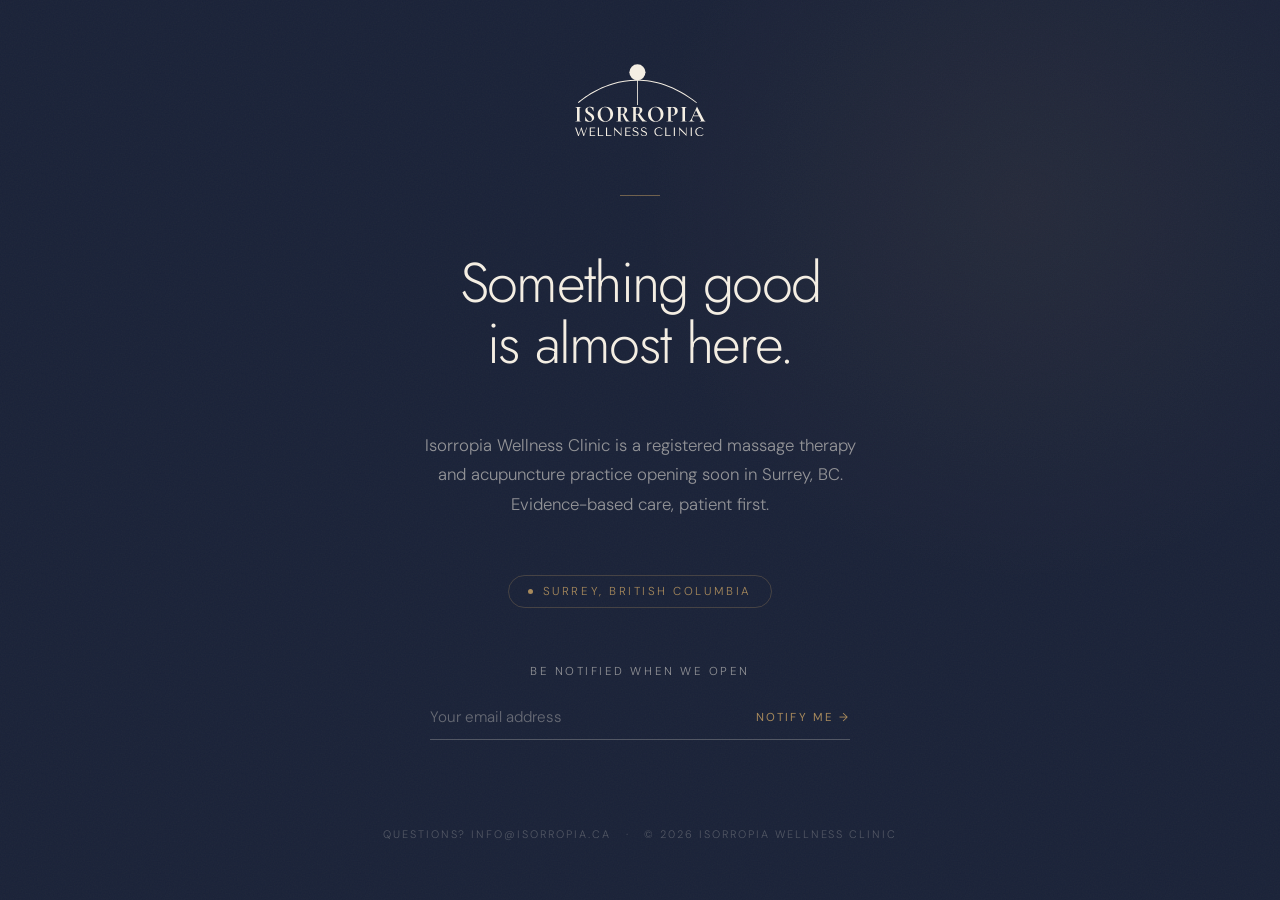
==== commit b2eab281: "Add files via upload" ====
--- a/index.html
+++ b/index.html
@@ -223,8 +223,20 @@
 
 .footer-line a:hover { color: var(--mid); }
 
-/* Mobile: stack the form button below input on narrow screens */
-@media (max-width: 400px) {
+@media (max-width: 480px) {
+  .headline {
+    font-size: clamp(1.75rem, 8vw, 2.5rem);
+  }
+
+  .subtext {
+    font-size: 0.9rem;
+    max-width: 100%;
+  }
+
+  .form-wrap {
+    max-width: 100%;
+  }
+
   .form-row {
     flex-direction: column;
     border-bottom: none;
@@ -234,6 +246,7 @@
   .form-row input {
     border-bottom: 1px solid rgba(244,238,227,0.25);
     padding: 0.75rem 0;
+    font-size: 1rem;
   }
 
   .form-row:focus-within input {
@@ -241,13 +254,28 @@
   }
 
   .form-row button {
-    padding: 0.5rem 0;
+    padding: 0.6rem 0;
     text-align: center;
     letter-spacing: 0.2em;
+    font-size: 0.75rem;
   }
 
   .footer-line {
-    letter-spacing: 0.1em;
+    letter-spacing: 0.08em;
+    font-size: 0.65rem;
+    display: flex;
+    flex-direction: column;
+    gap: 0.4rem;
+    align-items: center;
+  }
+
+  .footer-line .sep {
+    display: none;
+  }
+
+  .location {
+    font-size: 0.68rem;
+    padding: 0.45rem 1rem;
   }
 }
 </style>
@@ -279,8 +307,8 @@
   </div>
 
   <p class="footer-line">
-    Questions? <a href="mailto:hello@isorropia.ca">hello@isorropia.ca</a>
-    &nbsp;&nbsp;&middot;&nbsp;&nbsp;
+    Questions? <a href="mailto:info@isorropia.ca">info@isorropia.ca</a>
+    <span class="sep">&nbsp;&nbsp;&middot;&nbsp;&nbsp;</span>
     &copy; <span id="yr"></span> Isorropia Wellness Clinic
   </p>
 </div>
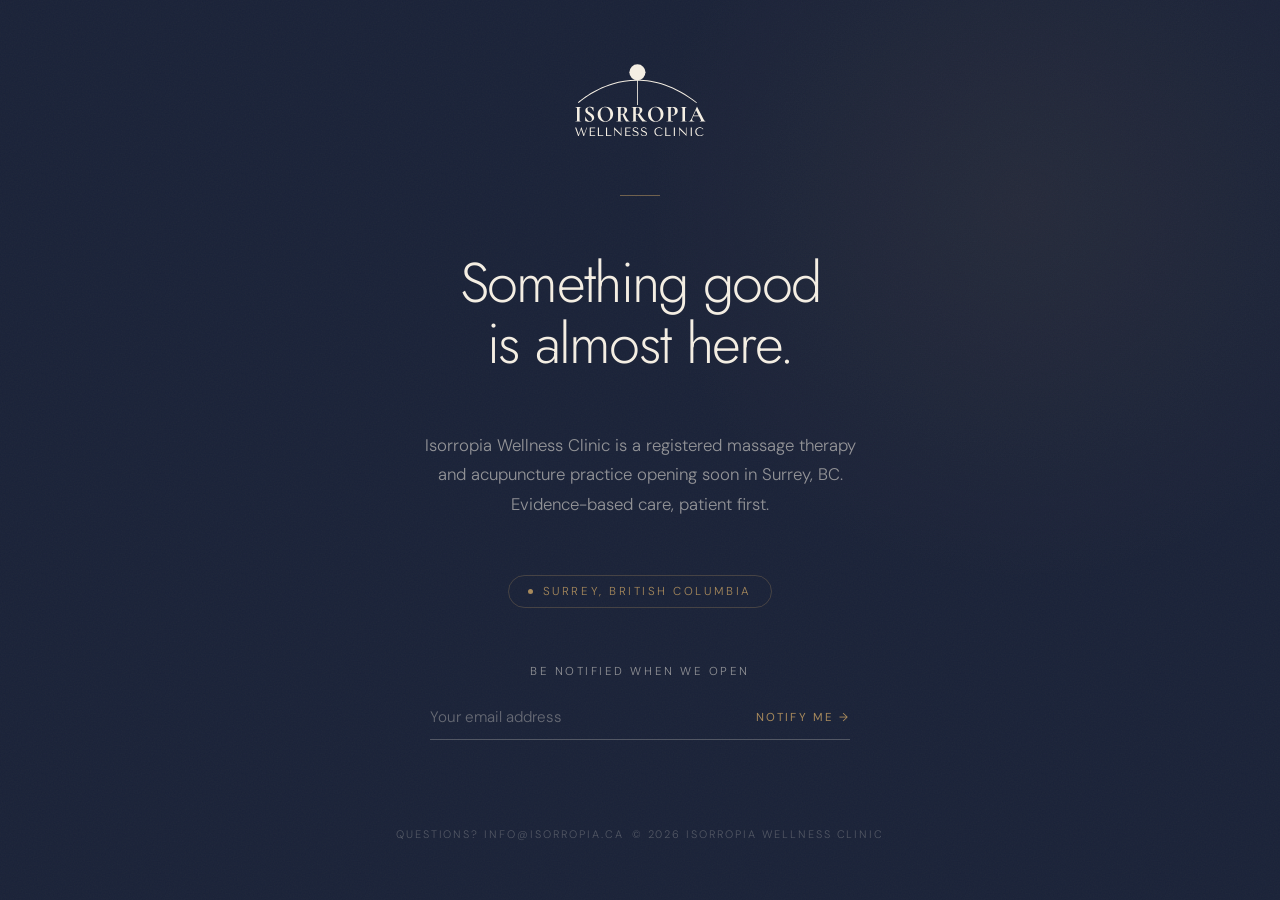
==== commit 5814ae12: "Add files via upload" ====
--- a/index.html
+++ b/index.html
@@ -214,6 +214,12 @@
   letter-spacing: 0.18em;
   text-transform: uppercase;
   color: rgba(244,238,227,0.25);
+  display: flex;
+  flex-wrap: wrap;
+  justify-content: center;
+  align-items: center;
+  gap: 0.5rem;
+  text-align: center;
 }
 
 .footer-line a {
@@ -261,16 +267,12 @@
   }
 
   .footer-line {
-    letter-spacing: 0.08em;
-    font-size: 0.65rem;
-    display: flex;
     flex-direction: column;
-    gap: 0.4rem;
+    gap: 0.25rem;
+    letter-spacing: 0.04em;
+    font-size: 0.6rem;
+    text-align: center;
     align-items: center;
-  }
-
-  .footer-line .sep {
-    display: none;
   }
 
   .location {
@@ -306,11 +308,10 @@
     <p class="form-status" id="form-status" aria-live="polite"></p>
   </div>
 
-  <p class="footer-line">
-    Questions? <a href="mailto:info@isorropia.ca">info@isorropia.ca</a>
-    <span class="sep">&nbsp;&nbsp;&middot;&nbsp;&nbsp;</span>
-    &copy; <span id="yr"></span> Isorropia Wellness Clinic
-  </p>
+  <div class="footer-line">
+    <span>Questions? <a href="mailto:info@isorropia.ca">info@isorropia.ca</a></span>
+    <span>&copy; <span id="yr"></span> Isorropia Wellness Clinic</span>
+  </div>
 </div>
 
 <script>
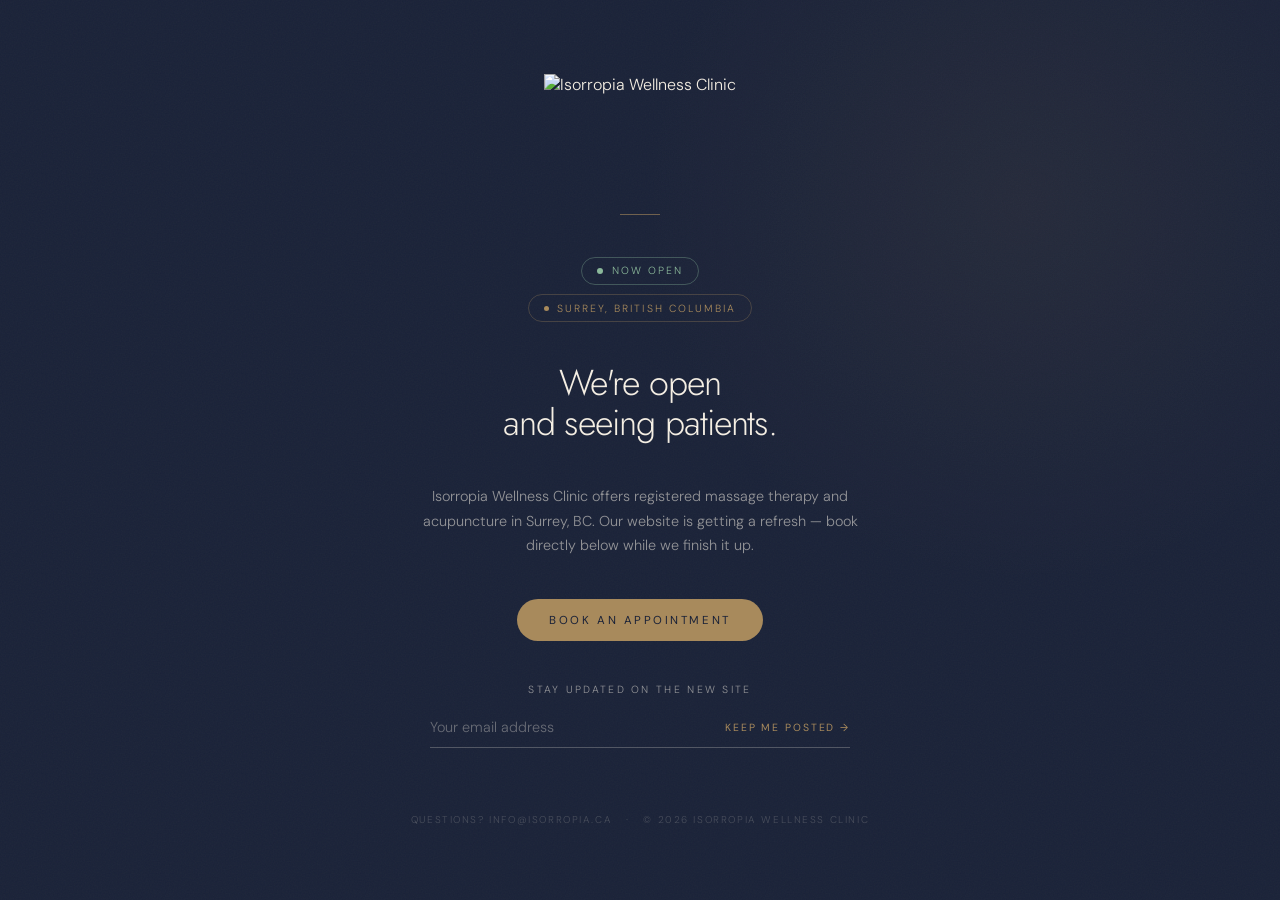
==== commit c26a7747: "Add files via upload" ====
--- a/index.html
+++ b/index.html
@@ -1,376 +1,392 @@
 <!DOCTYPE html>
 <html lang="en">
 <head>
-<meta charset="UTF-8">
-<meta name="viewport" content="width=device-width, initial-scale=1.0">
-<title>Coming Soon — Isorropia Wellness Clinic</title>
-<meta name="description" content="Isorropia Wellness Clinic — registered massage therapy and acupuncture in Surrey, BC. Opening soon.">
-<link rel="preconnect" href="https://fonts.googleapis.com">
-<link rel="preconnect" href="https://fonts.gstatic.com" crossorigin>
-<link href="https://fonts.googleapis.com/css2?family=Jost:wght@200;300;400&family=DM+Sans:opsz,wght@9..40,300;9..40,400&display=swap" rel="stylesheet">
-<style>
-*, *::before, *::after { box-sizing: border-box; margin: 0; padding: 0; }
-
-:root {
-  --bone: #f4eee3;
-  --ink: #1a2238;
-  --tan: #a88a5c;
-  --mid: rgba(244, 238, 227, 0.55);
-  --font-display: 'Jost', system-ui, sans-serif;
-  --font-body: 'DM Sans', system-ui, sans-serif;
-}
-
-html, body {
-  height: 100%;
-}
-
-body {
-  background: var(--ink);
-  color: var(--bone);
-  font-family: var(--font-body);
-  font-weight: 300;
-  min-height: 100vh;
-  min-height: 100dvh;
-  display: flex;
-  flex-direction: column;
-  align-items: center;
-  justify-content: center;
-  padding: clamp(3rem, 8vw, 6rem) clamp(1.5rem, 6vw, 4rem);
-  position: relative;
-  overflow: hidden;
-}
-
-/* Subtle grain texture */
-body::before {
-  content: '';
-  position: fixed;
-  inset: 0;
-  background-image: url("data:image/svg+xml,%3Csvg viewBox='0 0 200 200' xmlns='http://www.w3.org/2000/svg'%3E%3Cfilter id='n'%3E%3CfeTurbulence type='fractalNoise' baseFrequency='0.75' numOctaves='4' stitchTiles='stitch'/%3E%3C/filter%3E%3Crect width='100%25' height='100%25' filter='url(%23n)' opacity='0.035'/%3E%3C/svg%3E");
-  background-size: 200px;
-  pointer-events: none;
-  z-index: 0;
-}
-
-/* Soft radial glow */
-body::after {
-  content: '';
-  position: fixed;
-  top: -20%;
-  right: -10%;
-  width: 60vw;
-  height: 60vw;
-  background: radial-gradient(circle, rgba(168,138,92,0.08) 0%, transparent 70%);
-  pointer-events: none;
-  z-index: 0;
-}
-
-.container {
-  position: relative;
-  z-index: 1;
-  max-width: 680px;
-  width: 100%;
-  text-align: center;
-  display: flex;
-  flex-direction: column;
-  align-items: center;
-  gap: clamp(1.75rem, 4.5vw, 3.5rem);
-}
-
-/* Logo */
-.logo {
-  display: block;
-  height: clamp(3rem, 8vw, 5rem);
-  width: auto;
-}
-
-/* Divider */
-.divider {
-  width: 40px;
-  height: 1px;
-  background: var(--tan);
-  opacity: 0.6;
-}
-
-/* Headline */
-.headline {
-  font-family: var(--font-display);
-  font-weight: 300;
-  font-size: clamp(2rem, 5vw, 3.5rem);
-  letter-spacing: -0.03em;
-  line-height: 1.1;
-  color: var(--bone);
-}
-
-/* Subtext */
-.subtext {
-  font-size: clamp(0.9rem, 1.5vw, 1.05rem);
-  color: var(--mid);
-  line-height: 1.75;
-  max-width: 42ch;
-}
-
-/* Location pill */
-.location {
-  display: inline-flex;
-  align-items: center;
-  gap: 0.6rem;
-  font-size: 0.72rem;
-  letter-spacing: 0.22em;
-  text-transform: uppercase;
-  color: var(--tan);
-  border: 1px solid rgba(168,138,92,0.3);
-  padding: 0.5rem 1.2rem;
-  border-radius: 100px;
-}
-
-.location::before {
-  content: '';
-  display: inline-block;
-  width: 5px;
-  height: 5px;
-  background: var(--tan);
-  border-radius: 50%;
-  flex-shrink: 0;
-}
-
-/* Email form */
-.form-wrap {
-  width: 100%;
-  max-width: 420px;
-  display: flex;
-  flex-direction: column;
-  gap: 1rem;
-}
-
-.form-label {
-  font-size: 0.72rem;
-  letter-spacing: 0.22em;
-  text-transform: uppercase;
-  color: var(--mid);
-  text-align: center;
-}
-
-.form-row {
-  display: flex;
-  border-bottom: 1px solid rgba(244,238,227,0.25);
-  transition: border-color 0.3s ease;
-}
-
-.form-row:focus-within {
-  border-bottom-color: var(--tan);
-}
-
-.form-row input {
-  flex: 1;
-  background: none;
-  border: none;
-  outline: none;
-  color: var(--bone);
-  font-family: var(--font-body);
-  font-size: 0.95rem;
-  font-weight: 300;
-  padding: 0.75rem 0;
-  min-width: 0;
-}
-
-.form-row input::placeholder {
-  color: rgba(244,238,227,0.35);
-}
-
-.form-row button {
-  background: none;
-  border: none;
-  cursor: pointer;
-  font-family: var(--font-body);
-  font-size: 0.72rem;
-  font-weight: 400;
-  letter-spacing: 0.18em;
-  text-transform: uppercase;
-  color: var(--tan);
-  padding: 0.75rem 0 0.75rem 1rem;
-  white-space: nowrap;
-  transition: color 0.3s ease;
-  flex-shrink: 0;
-}
-
-.form-row button:hover { color: var(--bone); }
-.form-row button:disabled { opacity: 0.5; cursor: default; }
-
-.form-status {
-  font-size: 0.8rem;
-  color: var(--tan);
-  text-align: center;
-  min-height: 1.2em;
-  transition: opacity 0.3s ease;
-}
-
-.form-status.error {
-  color: #c97b7b;
-}
-
-/* Footer line */
-.footer-line {
-  font-size: 0.68rem;
-  letter-spacing: 0.18em;
-  text-transform: uppercase;
-  color: rgba(244,238,227,0.25);
-  display: flex;
-  flex-wrap: wrap;
-  justify-content: center;
-  align-items: center;
-  gap: 0.5rem;
-  text-align: center;
-}
-
-.footer-line a {
-  color: inherit;
-  text-decoration: none;
-}
-
-.footer-line a:hover { color: var(--mid); }
-
-@media (max-width: 480px) {
-  .headline {
-    font-size: clamp(1.75rem, 8vw, 2.5rem);
-  }
-
-  .subtext {
-    font-size: 0.9rem;
-    max-width: 100%;
-  }
-
-  .form-wrap {
-    max-width: 100%;
-  }
-
-  .form-row {
-    flex-direction: column;
-    border-bottom: none;
-    gap: 0.5rem;
-  }
-
-  .form-row input {
-    border-bottom: 1px solid rgba(244,238,227,0.25);
-    padding: 0.75rem 0;
-    font-size: 1rem;
-  }
-
-  .form-row:focus-within input {
-    border-bottom-color: var(--tan);
-  }
-
-  .form-row button {
-    padding: 0.6rem 0;
-    text-align: center;
-    letter-spacing: 0.2em;
-    font-size: 0.75rem;
-  }
-
-  .footer-line {
-    flex-direction: column;
-    gap: 0.25rem;
-    letter-spacing: 0.04em;
-    font-size: 0.6rem;
-    text-align: center;
-    align-items: center;
-  }
-
-  .location {
-    font-size: 0.68rem;
-    padding: 0.45rem 1rem;
-  }
-}
-</style>
+  <meta charset="UTF-8">
+  <meta name="viewport" content="width=device-width, initial-scale=1.0">
+  <title>Coming Soon — Isorropia Wellness Clinic</title>
+  <meta name="description" content="Isorropia Wellness Clinic — registered massage therapy and acupuncture in Surrey, BC. Opening soon.">
+  <link rel="preconnect" href="https://fonts.googleapis.com">
+  <link rel="preconnect" href="https://fonts.gstatic.com" crossorigin>
+  <link href="https://fonts.googleapis.com/css2?family=Jost:wght@200;300;400&family=DM+Sans:opsz,wght@9..40,300;9..40,400&display=swap" rel="stylesheet">
+  <style>
+    *, *::before, *::after { box-sizing: border-box; margin: 0; padding: 0; }
+
+    :root {
+      --bone:    #f4eee3;
+      --ink:     #1a2238;
+      --tan:     #a88a5c;
+      --mid:     rgba(244, 238, 227, 0.55);
+      --font-display: 'Jost', system-ui, sans-serif;
+      --font-body:    'DM Sans', system-ui, sans-serif;
+    }
+
+    body {
+      background: var(--ink);
+      color: var(--bone);
+      font-family: var(--font-body);
+      font-weight: 300;
+      height: 100vh;
+      display: flex;
+      flex-direction: column;
+      align-items: center;
+      justify-content: center;
+      padding: 2rem clamp(1.5rem, 6vw, 4rem);
+      position: relative;
+      overflow: hidden;
+    }
+
+    /* Subtle grain texture */
+    body::before {
+      content: '';
+      position: fixed;
+      inset: 0;
+      background-image: url("data:image/svg+xml,%3Csvg viewBox='0 0 200 200' xmlns='http://www.w3.org/2000/svg'%3E%3Cfilter id='n'%3E%3CfeTurbulence type='fractalNoise' baseFrequency='0.75' numOctaves='4' stitchTiles='stitch'/%3E%3C/filter%3E%3Crect width='100%25' height='100%25' filter='url(%23n)' opacity='0.035'/%3E%3C/svg%3E");
+      background-size: 200px;
+      pointer-events: none;
+      z-index: 0;
+    }
+
+    /* Soft radial glow */
+    body::after {
+      content: '';
+      position: fixed;
+      top: -20%;
+      right: -10%;
+      width: 60vw;
+      height: 60vw;
+      background: radial-gradient(circle, rgba(168,138,92,0.08) 0%, transparent 70%);
+      pointer-events: none;
+      z-index: 0;
+    }
+
+    .container {
+      position: relative;
+      z-index: 1;
+      max-width: 680px;
+      width: 100%;
+      height: 100%;
+      text-align: center;
+      display: flex;
+      flex-direction: column;
+      align-items: center;
+      justify-content: space-evenly;
+    }
+
+    /* Logo */
+    .logo {
+      display: block;
+      height: clamp(4.5rem, 11vh, 7rem);
+      width: auto;
+    }
+
+    /* Divider */
+    .divider {
+      width: 40px;
+      height: 1px;
+      background: var(--tan);
+      opacity: 0.6;
+    }
+
+    /* Pills row — open badge + location side by side */
+    .pills-row {
+      display: flex;
+      flex-direction: column;
+      align-items: center;
+      justify-content: center;
+      gap: 0.6rem;
+    }
+
+    /* Open badge */
+    .open-badge {
+      display: inline-flex;
+      align-items: center;
+      gap: 0.55rem;
+      font-size: 0.65rem;
+      letter-spacing: 0.2em;
+      text-transform: uppercase;
+      color: #8bb89a;
+      border: 1px solid rgba(139,184,154,0.35);
+      padding: 0.4rem 0.9rem;
+      border-radius: 100px;
+      white-space: nowrap;
+    }
+    .open-badge::before {
+      content: '';
+      display: inline-block;
+      width: 6px;
+      height: 6px;
+      background: #8bb89a;
+      border-radius: 50%;
+      flex-shrink: 0;
+      animation: pulse-dot 2s ease-in-out infinite;
+    }
+    @keyframes pulse-dot {
+      0%, 100% { opacity: 1; transform: scale(1); }
+      50%       { opacity: 0.5; transform: scale(0.75); }
+    }
+
+    /* Location pill */
+    .location {
+      display: inline-flex;
+      align-items: center;
+      gap: 0.5rem;
+      font-size: 0.65rem;
+      letter-spacing: 0.2em;
+      text-transform: uppercase;
+      color: var(--tan);
+      border: 1px solid rgba(168,138,92,0.3);
+      padding: 0.4rem 0.9rem;
+      border-radius: 100px;
+      white-space: nowrap;
+    }
+    .location::before {
+      content: '';
+      display: inline-block;
+      width: 5px;
+      height: 5px;
+      background: var(--tan);
+      border-radius: 50%;
+      flex-shrink: 0;
+    }
+
+    /* Headline */
+    .headline {
+      font-family: var(--font-display);
+      font-weight: 300;
+      font-size: clamp(1.8rem, 4vh, 3rem);
+      letter-spacing: -0.03em;
+      line-height: 1.1;
+      color: var(--bone);
+    }
+
+    /* Subtext */
+    .subtext {
+      font-size: clamp(0.85rem, 1.6vh, 1rem);
+      color: var(--mid);
+      line-height: 1.7;
+      max-width: 44ch;
+    }
+
+    /* Booking button */
+    .book-btn {
+      display: inline-flex;
+      align-items: center;
+      font-family: var(--font-body);
+      font-size: 0.72rem;
+      font-weight: 400;
+      letter-spacing: 0.22em;
+      text-transform: uppercase;
+      color: var(--ink);
+      background: var(--tan);
+      text-decoration: none;
+      padding: 0.85rem 2rem;
+      border-radius: 100px;
+      transition: background 0.3s ease, transform 0.2s ease;
+    }
+    .book-btn:hover {
+      background: #c4a06e;
+      transform: translateY(-1px);
+    }
+
+    /* Email form */
+    .form-wrap {
+      width: 100%;
+      max-width: 420px;
+      display: flex;
+      flex-direction: column;
+      gap: 0.75rem;
+    }
+    .form-label {
+      font-size: 0.65rem;
+      letter-spacing: 0.22em;
+      text-transform: uppercase;
+      color: var(--mid);
+      text-align: center;
+    }
+    .form-row {
+      display: flex;
+      border-bottom: 1px solid rgba(244,238,227,0.25);
+      transition: border-color 0.3s ease;
+    }
+    .form-row:focus-within { border-bottom-color: var(--tan); }
+    .form-row input {
+      flex: 1;
+      background: none;
+      border: none;
+      outline: none;
+      color: var(--bone);
+      font-family: var(--font-body);
+      font-size: 0.9rem;
+      font-weight: 300;
+      padding: 0.65rem 0;
+      min-width: 0;
+    }
+    .form-row input::placeholder { color: rgba(244,238,227,0.35); }
+    .form-row button {
+      background: none;
+      border: none;
+      cursor: pointer;
+      font-family: var(--font-body);
+      font-size: 0.65rem;
+      font-weight: 400;
+      letter-spacing: 0.18em;
+      text-transform: uppercase;
+      color: var(--tan);
+      padding: 0.65rem 0 0.65rem 1rem;
+      white-space: nowrap;
+      transition: color 0.3s ease;
+    }
+    .form-row button:hover { color: var(--bone); }
+    .form-status {
+      font-size: 0.75rem;
+      color: var(--tan);
+      text-align: center;
+      min-height: 1em;
+    }
+
+    /* Footer line */
+    .footer-line {
+      font-size: 0.62rem;
+      letter-spacing: 0.16em;
+      text-transform: uppercase;
+      color: rgba(244,238,227,0.2);
+    }
+    .footer-line a { color: inherit; text-decoration: none; }
+    .footer-line a:hover { color: var(--mid); }
+
+    /* ── Mobile (scrollable) ────────────────────────────────── */
+    @media (max-width: 540px) {
+      body {
+        height: auto;
+        min-height: 100vh;
+        overflow-y: auto;
+        overflow-x: hidden;
+        justify-content: flex-start;
+        padding: clamp(2.5rem, 10vw, 4rem) 1.5rem clamp(2rem, 8vw, 3rem);
+      }
+
+      .container {
+        height: auto;
+        justify-content: flex-start;
+        gap: 1.5rem;
+      }
+
+      .headline { font-size: clamp(1.75rem, 8vw, 2.5rem); }
+
+      .pills-row { gap: 0.5rem; }
+      .open-badge, .location { font-size: 0.6rem; padding: 0.38rem 0.8rem; }
+
+      .book-btn {
+        width: 100%;
+        justify-content: center;
+        letter-spacing: 0.14em;
+        padding: 1rem 1.5rem;
+        font-size: 0.78rem;
+      }
+
+      .form-row {
+        flex-direction: column;
+        border-bottom: none;
+      }
+      .form-row input {
+        border-bottom: 1px solid rgba(244,238,227,0.25);
+        padding: 0.9rem 0;
+        font-size: 1rem;
+      }
+      .form-row button {
+        padding: 0.9rem 0;
+        font-size: 0.75rem;
+      }
+
+      .footer-line {
+        font-size: 0.58rem;
+        text-align: center;
+        line-height: 2;
+      }
+    }
+
+    /* Short landscape screens */
+    @media (max-height: 550px) and (orientation: landscape) {
+      .divider { display: none; }
+      .subtext { display: none; }
+      .headline { font-size: 1.6rem; }
+    }
+  </style>
 </head>
 <body>
 
-<div class="container">
-  <img src="images/logo.svg" alt="Isorropia Wellness Clinic" class="logo">
-
-  <div class="divider"></div>
-
-  <h1 class="headline">
-    Something good<br>is almost here.
-  </h1>
-
-  <p class="subtext">
-    Isorropia Wellness Clinic is a registered massage therapy and acupuncture practice opening soon in Surrey, BC. Evidence-based care, patient first.
-  </p>
-
-  <span class="location">Surrey, British Columbia</span>
-
-  <div class="form-wrap">
-    <p class="form-label">Be notified when we open</p>
-    <div class="form-row" id="form-row">
-      <input type="email" id="email-input" placeholder="Your email address" autocomplete="email">
-      <button type="button" id="submit-btn">Notify me &rarr;</button>
+  <div class="container">
+
+    <img src="images/logo-new.svg" alt="Isorropia Wellness Clinic" class="logo">
+
+    <div class="divider"></div>
+
+    <div class="pills-row">
+      <span class="open-badge">Now open</span>
+      <span class="location">Surrey, British Columbia</span>
     </div>
-    <p class="form-status" id="form-status" aria-live="polite"></p>
+
+    <h1 class="headline">
+      We're open<br>and seeing patients.
+    </h1>
+
+    <p class="subtext">
+      Isorropia Wellness Clinic offers registered massage therapy and acupuncture in Surrey, BC. Our website is getting a refresh — book directly below while we finish it up.
+    </p>
+
+    <a href="https://isorropiawellnessclinic.janeapp.com/" target="_blank" rel="noopener" class="book-btn">
+      Book an appointment
+    </a>
+
+    <div class="form-wrap">
+      <p class="form-label">Stay updated on the new site</p>
+      <form class="form-row" id="form">
+        <input type="email" name="email" placeholder="Your email address" required autocomplete="email">
+        <button type="submit">Keep me posted →</button>
+      </form>
+      <p class="form-status" id="form-status"></p>
+    </div>
+
+    <p class="footer-line">
+      Questions? <a href="mailto:info@isorropia.ca">info@isorropia.ca</a>
+      &nbsp;&nbsp;·&nbsp;&nbsp;
+      © <span id="yr"></span> Isorropia Wellness Clinic
+    </p>
+
   </div>
 
-  <div class="footer-line">
-    <span>Questions? <a href="mailto:info@isorropia.ca">info@isorropia.ca</a></span>
-    <span>&copy; <span id="yr"></span> Isorropia Wellness Clinic</span>
-  </div>
-</div>
-
-<script>
-  document.getElementById('yr').textContent = new Date().getFullYear();
-
-  const emailInput = document.getElementById('email-input');
-  const submitBtn = document.getElementById('submit-btn');
-  const formRow = document.getElementById('form-row');
-  const formStatus = document.getElementById('form-status');
-
-  // Allow Enter key in input
-  emailInput.addEventListener('keydown', (e) => {
-    if (e.key === 'Enter') submitBtn.click();
-  });
-
-  submitBtn.addEventListener('click', async () => {
-    const email = emailInput.value.trim();
-
-    if (!email || !/^[^\s@]+@[^\s@]+\.[^\s@]+$/.test(email)) {
-      formStatus.textContent = 'Please enter a valid email address.';
-      formStatus.classList.add('error');
-      return;
-    }
-
-    formStatus.textContent = '';
-    formStatus.classList.remove('error');
-    submitBtn.textContent = 'Sending...';
-    submitBtn.disabled = true;
-
-    const formData = new FormData();
-    formData.append('email', email);
-    formData.append('access_key', '146fb680-c163-4b1c-aa8d-13ac826c9ff7');
-
-    try {
-      const response = await fetch('https://api.web3forms.com/submit', {
-        method: 'POST',
-        body: formData
-      });
-      const data = await response.json();
-
-      if (response.ok) {
-        formStatus.textContent = "You're on the list. We'll be in touch.";
-        formStatus.classList.remove('error');
-        emailInput.value = '';
-        submitBtn.textContent = 'Done';
-      } else {
-        formStatus.textContent = data.message || 'Something went wrong. Please try again.';
-        formStatus.classList.add('error');
-        submitBtn.textContent = 'Notify me \u2192';
+  <script>
+    document.getElementById('yr').textContent = new Date().getFullYear();
+
+    const form = document.getElementById('form');
+    const submitBtn = form.querySelector('button[type="submit"]');
+    form.addEventListener('submit', async (e) => {
+      e.preventDefault();
+      const formData = new FormData(form);
+      formData.append("access_key", "146fb680-c163-4b1c-aa8d-13ac826c9ff7");
+      const originalText = submitBtn.textContent;
+      submitBtn.textContent = "Sending...";
+      submitBtn.disabled = true;
+      try {
+        const response = await fetch("https://api.web3forms.com/submit", {
+          method: "POST",
+          body: formData
+        });
+        const data = await response.json();
+        if (response.ok) {
+          alert("Success! Your message has been sent.");
+          form.reset();
+        } else {
+          alert("Error: " + data.message);
+        }
+      } catch (error) {
+        alert("Something went wrong. Please try again.");
+      } finally {
+        submitBtn.textContent = originalText;
         submitBtn.disabled = false;
       }
-    } catch {
-      formStatus.textContent = 'Something went wrong. Please try again.';
-      formStatus.classList.add('error');
-      submitBtn.textContent = 'Notify me \u2192';
-      submitBtn.disabled = false;
-    }
-  });
-</script>
+    });
+  </script>
 
 </body>
 </html>
